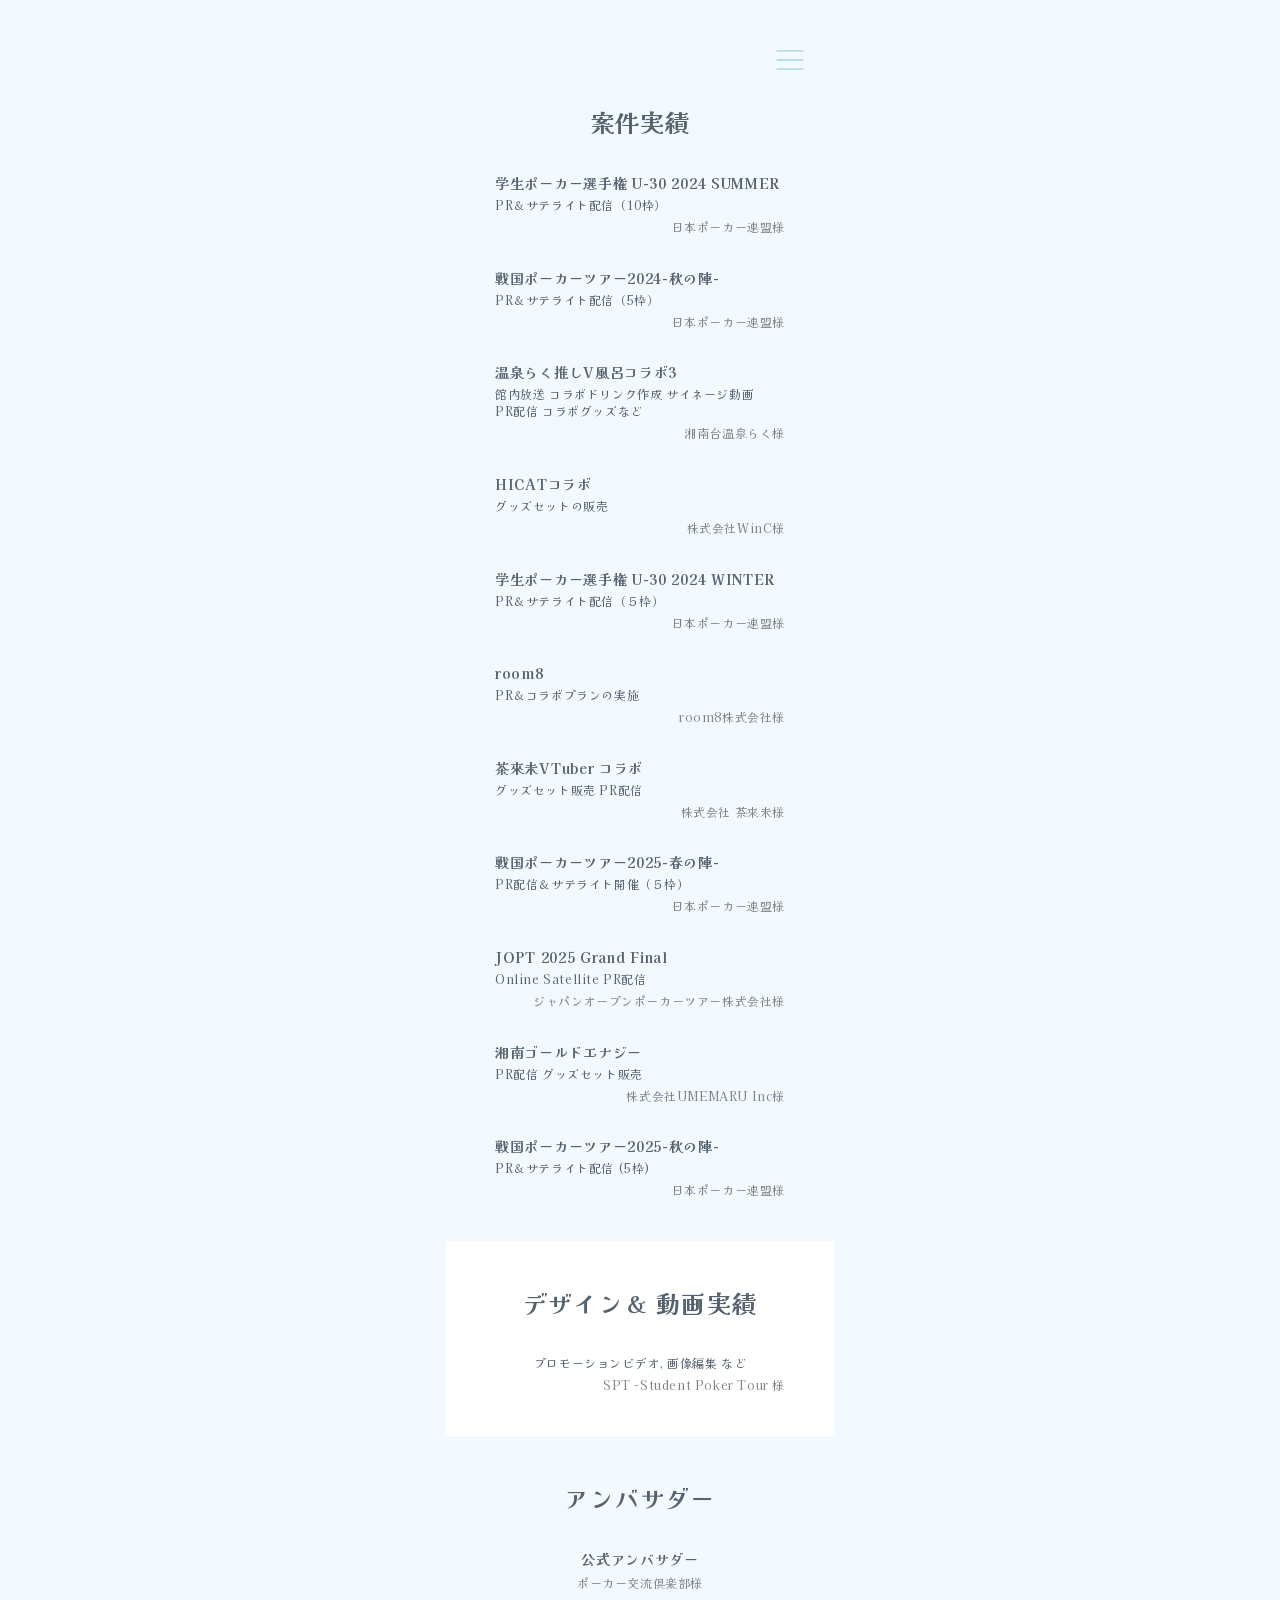
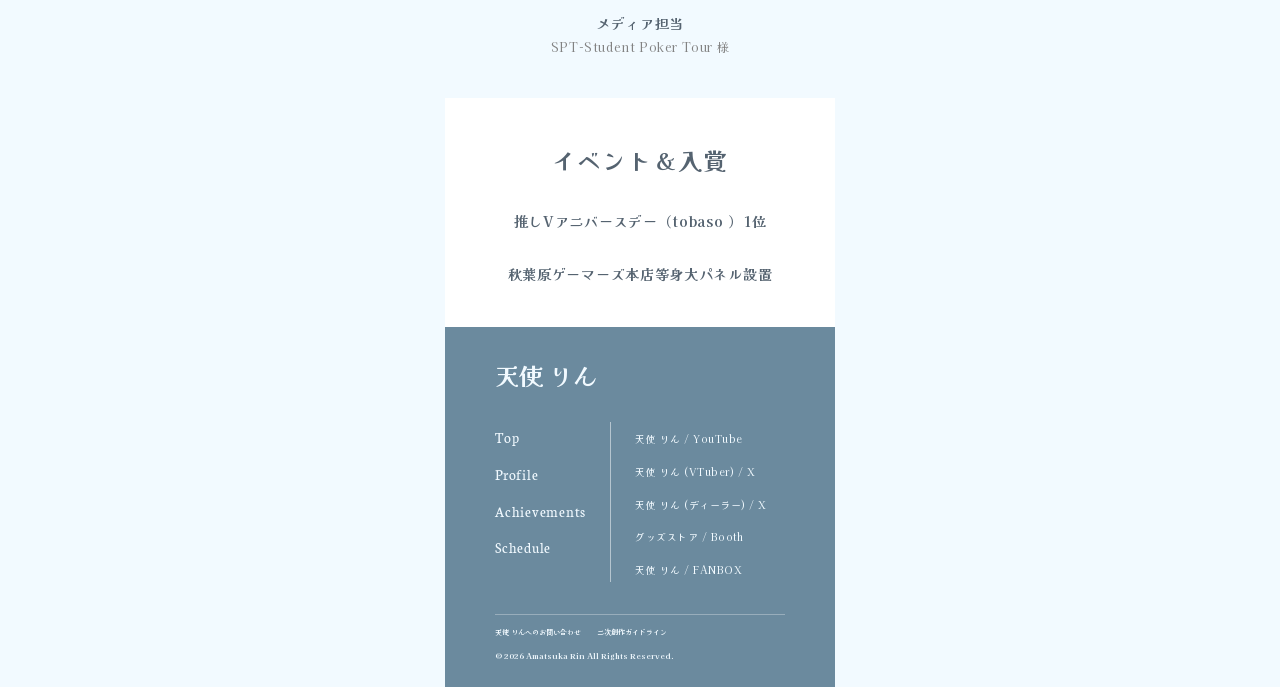
==== achievements.html @ cee124dc "Add all pages and styling for Amatsuka Rin website - Top page: hero, intro, videos, schedules, conta" ====
<!doctype html>
<html lang="ja">
  <head>
    <meta charset="UTF-8" />
    <meta name="viewport" content="width=device-width, initial-scale=1.0" />
    <title>Achievements - 天使 りん</title>
    <link rel="preconnect" href="https://fonts.googleapis.com" />
    <link rel="preconnect" href="https://fonts.gstatic.com" crossorigin />
    <link
      href="https://fonts.googleapis.com/css2?family=Kaisei+Opti:wght@400;700&family=Neuton:ital,wght@0,200;0,300;0,400;0,700;0,800;1,400&display=swap"
      rel="stylesheet"
    />
    <link rel="stylesheet" href="style.css" />
    <script src="script.js" defer></script>
  </head>
  <body>
    <header class="header">
      <button class="hamburger" aria-label="メニューを開く">
        <img src="img/hamburger.svg" alt="" width="30" height="20" />
      </button>
    </header>

    <nav class="menu-overlay">
      <button class="menu-close" aria-label="メニューを閉じる">
        <img src="img/close-button.svg" alt="" width="30" height="20" />
      </button>
      <div class="menu-overlay__inner">
        <ul class="menu-overlay__list">
          <li><a href="index.html">Top</a></li>
          <li><a href="profile.html">Profile</a></li>
          <li><a href="achievements.html">Achievements</a></li>
          <li><a href="index.html#schedules">Schedule</a></li>
        </ul>
        <div class="menu-overlay__sns">
          <a href="#" aria-label="X"><img src="img/icon-x.svg" alt="X" width="39" height="40" /></a>
          <a href="#" aria-label="YouTube"><img src="img/icon-youtube.svg" alt="YouTube" width="40" height="27" /></a>
          <a href="#" aria-label="その他"><img src="img/icon-other.svg" alt="" width="48" height="48" /></a>
        </div>
      </div>
    </nav>

    <!-- 案件実績 -->
    <section class="achievements-works">
      <h1 class="achievements__page-title">案件実績</h1>
      <div class="achievements__list">
        <div class="achievements__item">
          <h3 class="achievements__item-title">学生ポーカー選手権 U-30 2024 SUMMER</h3>
          <p class="achievements__item-desc">PR＆サテライト配信（10枠）</p>
          <p class="achievements__item-client">日本ポーカー連盟様</p>
        </div>
        <div class="achievements__item">
          <h3 class="achievements__item-title">戦国ポーカーツアー2024-秋の陣-</h3>
          <p class="achievements__item-desc">PR＆サテライト配信（5枠）</p>
          <p class="achievements__item-client">日本ポーカー連盟様</p>
        </div>
        <div class="achievements__item">
          <h3 class="achievements__item-title">温泉らく推しV風呂コラボ3</h3>
          <p class="achievements__item-desc">館内放送 コラボドリンク作成 サイネージ動画<br>PR配信 コラボグッズなど</p>
          <p class="achievements__item-client">湘南台温泉らく様</p>
        </div>
        <div class="achievements__item">
          <h3 class="achievements__item-title">HICATコラボ</h3>
          <p class="achievements__item-desc">グッズセットの販売</p>
          <p class="achievements__item-client">株式会社WinC様</p>
        </div>
        <div class="achievements__item">
          <h3 class="achievements__item-title">学生ポーカー選手権 U-30 2024 WINTER</h3>
          <p class="achievements__item-desc">PR＆サテライト配信（５枠）</p>
          <p class="achievements__item-client">日本ポーカー連盟様</p>
        </div>
        <div class="achievements__item">
          <h3 class="achievements__item-title">room8</h3>
          <p class="achievements__item-desc">PR＆コラボプランの実施</p>
          <p class="achievements__item-client">room8株式会社様</p>
        </div>
        <div class="achievements__item">
          <h3 class="achievements__item-title">茶來未VTuber コラボ</h3>
          <p class="achievements__item-desc">グッズセット販売 PR配信</p>
          <p class="achievements__item-client">株式会社 茶來未様</p>
        </div>
        <div class="achievements__item">
          <h3 class="achievements__item-title">戦国ポーカーツアー2025-春の陣-</h3>
          <p class="achievements__item-desc">PR配信＆サテライト開催（５枠）</p>
          <p class="achievements__item-client">日本ポーカー連盟様</p>
        </div>
        <div class="achievements__item">
          <h3 class="achievements__item-title">JOPT 2025 Grand Final</h3>
          <p class="achievements__item-desc">Online Satellite PR配信</p>
          <p class="achievements__item-client">ジャパンオープンポーカーツアー株式会社様</p>
        </div>
        <div class="achievements__item">
          <h3 class="achievements__item-title">湘南ゴールドエナジー</h3>
          <p class="achievements__item-desc">PR配信 グッズセット販売</p>
          <p class="achievements__item-client">株式会社UMEMARU Inc様</p>
        </div>
        <div class="achievements__item">
          <h3 class="achievements__item-title">戦国ポーカーツアー2025-秋の陣-</h3>
          <p class="achievements__item-desc">PR＆サテライト配信 (5枠)</p>
          <p class="achievements__item-client">日本ポーカー連盟様</p>
        </div>
      </div>
    </section>

    <!-- デザイン＆動画実績 -->
    <section class="achievements-design">
      <h2 class="achievements__section-title">デザイン＆ 動画実績</h2>
      <div class="achievements__design-item">
        <p class="achievements__item-desc">プロモーションビデオ, 画像編集 など</p>
        <p class="achievements__item-client">SPT -Student Poker Tour 様</p>
      </div>
    </section>

    <!-- アンバサダー -->
    <section class="achievements-ambassador">
      <h2 class="achievements__section-title">アンバサダー</h2>
      <div class="achievements__ambassador-list">
        <div class="achievements__ambassador-item">
          <p class="achievements__item-title">公式アンバサダー</p>
          <p class="achievements__item-client">ポーカー交流倶楽部様</p>
        </div>
        <div class="achievements__ambassador-item">
          <p class="achievements__item-title">メディア担当</p>
          <p class="achievements__item-client">SPT-Student Poker Tour 様</p>
        </div>
      </div>
    </section>

    <!-- イベント＆入賞 -->
    <section class="achievements-event">
      <h2 class="achievements__section-title">イベント＆入賞</h2>
      <div class="achievements__event-list">
        <p class="achievements__item-title">推しVアニバースデー（tobaso ）1位</p>
        <p class="achievements__item-title">秋葉原ゲーマーズ本店等身大パネル設置</p>
      </div>
    </section>

    <footer class="footer">
      <h2 class="footer__name">天使 りん</h2>
      <div class="footer__inner">
        <nav class="footer__nav">
          <ul>
            <li><a href="index.html">Top</a></li>
            <li><a href="profile.html">Profile</a></li>
            <li><a href="achievements.html">Achievements</a></li>
            <li><a href="index.html#schedules">Schedule</a></li>
          </ul>
        </nav>
        <div class="footer__divider"></div>
        <div class="footer__links">
          <ul>
            <li><a href="#">天使 りん / YouTube</a></li>
            <li><a href="#">天使 りん (VTuber) / X</a></li>
            <li><a href="#">天使 りん (ディーラー) / X</a></li>
            <li><a href="#">グッズストア / Booth</a></li>
            <li><a href="#">天使 りん / FANBOX</a></li>
          </ul>
        </div>
      </div>
      <div class="footer__bottom">
        <div class="footer__bottom-links">
          <a href="contact.html">天使 りんへのお問い合わせ</a>
          <a href="guidelines.html">ニ次創作ガイドライン</a>
        </div>
        <p class="footer__copyright">&copy; 2026 Amatsuka Rin All Rights Reserved.</p>
      </div>
    </footer>
  </body>
</html>
---- style.css ----
/* ========================================
   リセット & ベース
   ======================================== */
*,
*::before,
*::after {
  margin: 0;
  padding: 0;
  box-sizing: border-box;
}

:root {
  --color-text: #556370;
  --color-main: #6b8a9e;
  --color-accent-blue: #b8dce8;
  --color-accent-gold: #f6e28a;
  --color-base: #f2faff;
  --color-white: #ffffff;
  --color-footer-text: #f2faff;
  --font-ja: "Kaisei Opti", serif;
  --font-en: "Neuton", serif;
  --padding-x: 50px;
}

html {
  scroll-behavior: smooth;
}

body {
  font-family: var(--font-ja);
  color: var(--color-text);
  background-color: var(--color-base);
  line-height: 1.8;
  -webkit-font-smoothing: antialiased;
  max-width: 390px;
  margin: 0 auto;
  overflow-x: hidden;
}

a {
  color: inherit;
  text-decoration: none;
}

ul {
  list-style: none;
}

img {
  max-width: 100%;
  height: auto;
  display: block;
}

/* ========================================
   ヘッダー / ハンバーガー
   ======================================== */
.header {
  position: fixed;
  top: 50px;
  right: calc((100vw - 390px) / 2 + 30px);
  z-index: 100;
}

.hamburger {
  display: block;
  background: none;
  border: none;
  cursor: pointer;
  padding: 0;
  width: 30px;
  height: 20px;
}

.hamburger img {
  width: 30px;
  height: 20px;
}

/* ========================================
   メニューオーバーレイ
   ======================================== */
.menu-overlay {
  position: fixed;
  top: 0;
  left: 0;
  width: 100%;
  height: 100%;
  background-color: var(--color-main);
  z-index: 200;
  opacity: 0;
  visibility: hidden;
  transition: opacity 0.4s, visibility 0.4s;
}

.menu-overlay.is-open {
  opacity: 1;
  visibility: visible;
}

.menu-close {
  position: absolute;
  top: 50px;
  right: 30px;
  background: none;
  border: none;
  cursor: pointer;
  padding: 0;
  width: 30px;
  height: 20px;
}

.menu-overlay__inner {
  position: absolute;
  top: 169px;
  left: 66px;
}

.menu-overlay__list {
  margin-bottom: 92px;
}

.menu-overlay__list li {
  margin-bottom: 50px;
}

.menu-overlay__list li:last-child {
  margin-bottom: 0;
}

.menu-overlay__list a {
  font-family: var(--font-en);
  font-size: 32px;
  font-weight: 700;
  color: var(--color-white);
  letter-spacing: 1.6px;
}

.menu-overlay__sns {
  display: flex;
  align-items: center;
  gap: 50px;
}

.menu-overlay__sns img {
  filter: brightness(0) invert(1);
}

/* ========================================
   スカラップ波ボーダー
   ======================================== */
/* スカラップ波ボーダー */
.wave {
  width: 100%;
  height: 30px;
  margin-bottom: -30px;
  position: relative;
  z-index: 10;
  background-size: 60px 30px;
  background-repeat: repeat-x;
}

/* FVの青が下に垂れる */
.wave--blue {
  background-image: url("data:image/svg+xml,%3Csvg xmlns='http://www.w3.org/2000/svg' viewBox='0 0 60 30'%3E%3Cellipse cx='30' cy='30' rx='31' ry='30' fill='%23b8dce8'/%3E%3C/svg%3E");
}

/* ベース色が下に垂れる */
.wave--base {
  background-image: url("data:image/svg+xml,%3Csvg xmlns='http://www.w3.org/2000/svg' viewBox='0 0 60 30'%3E%3Cellipse cx='30' cy='30' rx='31' ry='30' fill='%23f2faff'/%3E%3C/svg%3E");
}

/* 白が下に垂れる */
.wave--white {
  background-image: url("data:image/svg+xml,%3Csvg xmlns='http://www.w3.org/2000/svg' viewBox='0 0 60 30'%3E%3Cellipse cx='30' cy='30' rx='31' ry='30' fill='%23ffffff'/%3E%3C/svg%3E");
}

/* ========================================
   ファーストビュー
   ======================================== */
.hero {
  position: relative;
  width: 100%;
  height: 100svh;
  overflow: hidden;
}

.hero__bg {
  position: absolute;
  top: 0;
  left: 0;
  width: 100%;
  height: 100%;
  z-index: 1;
}

.hero__bg-img {
  width: 100%;
  height: 100%;
  object-fit: cover;
}

.hero__content {
  position: absolute;
  top: 0;
  left: 0;
  width: 100%;
  height: 100%;
  pointer-events: none;
}

.hero__character {
  position: absolute;
  width: 192%;
  max-width: none;
  top: 13px;
  left: 50%;
  transform: translateX(-60%);
  z-index: 2;
}

.hero__logo {
  position: absolute;
  width: 90%;
  max-width: 351px;
  left: 5%;
  bottom: 15%;
  z-index: 3;
}


/* ========================================
   プロフィール紹介
   ======================================== */
.intro {
  text-align: center;
  padding: 30px var(--padding-x);
  position: relative;
  padding-bottom: 45px;
}

.intro__visual {
  display: flex;
  justify-content: center;
  margin-bottom: 16px;
}

.intro__character {
  width: 200px;
  height: 199px;
  object-fit: contain;
}

.intro__name {
  font-family: var(--font-ja);
  font-size: 24px;
  font-weight: 700;
  letter-spacing: 1.2px;
  margin-bottom: 10px;
}

.intro__text {
  font-family: var(--font-ja);
  font-size: 12px;
  letter-spacing: 0.6px;
  line-height: 20px;
  margin-bottom: 24px;
}

/* ========================================
   ボタン共通
   ======================================== */
.btn {
  display: inline-flex;
  align-items: center;
  justify-content: center;
  height: 40px;
  width: 200px;
  border-radius: 20px;
  font-size: 12px;
  font-weight: 700;
  color: var(--color-main);
  background-color: var(--color-white);
  border: none;
  cursor: pointer;
  box-shadow: 0 4px 8px rgba(107, 138, 158, 0.2);
  transition: background-color 0.3s, box-shadow 0.3s;
  text-decoration: none;
}

.btn:hover {
  background-color: var(--color-accent-gold);
  box-shadow: 0 2px 12px rgba(246, 226, 138, 0.4);
}

.btn--outline {
  font-family: var(--font-en);
  letter-spacing: 0.6px;
  line-height: 20px;
}

.btn--contact {
  font-family: var(--font-ja);
  line-height: 20px;
}

.btn--send {
  font-family: var(--font-ja);
  line-height: 20px;
}

/* ========================================
   セクション共通
   ======================================== */
.section-title {
  font-family: var(--font-en);
  font-size: 32px;
  font-weight: 400;
  letter-spacing: 1.6px;
  color: var(--color-text);
  margin-bottom: 30px;
}

/* ========================================
   Videos
   ======================================== */
.videos {
  background-color: var(--color-white);
  width: 100%;
  position: relative;
  padding-bottom: 15px;
}

.videos__inner {
  padding: 50px var(--padding-x) 30px;
}

.videos__list {
  display: flex;
  flex-direction: column;
  gap: 10px;
}

.videos__item {
  display: block;
}

.videos__thumbnail {
  width: 290px;
  height: 163px;
  object-fit: cover;
  border-radius: 5px;
}

.videos__caption {
  font-family: var(--font-ja);
  font-weight: 700;
  font-size: 12px;
  letter-spacing: 0.6px;
  line-height: 20px;
  text-align: center;
  margin-top: 10px;
  margin-bottom: 50px;
}

.videos__item:last-child .videos__caption {
  margin-bottom: 0;
}

/* ========================================
   Schedules
   ======================================== */
.schedules {
  padding: 50px var(--padding-x);
  padding-bottom: 45px;
  width: 100%;
  position: relative;
}

.schedules .section-title {
  margin-bottom: 20px;
}

.schedules__list {
  display: flex;
  flex-direction: column;
  gap: 10px;
  margin-bottom: 30px;
}

.schedules__item {
  background-color: var(--color-white);
  border-radius: 5px;
  padding: 20px;
  width: 100%;
}

.schedules__date {
  font-family: var(--font-ja);
  font-size: 12px;
  font-weight: 400;
  color: var(--color-main);
  letter-spacing: 0.6px;
  line-height: normal;
  margin-bottom: 5px;
}

.schedules__content {
  font-family: var(--font-ja);
  font-size: 14px;
  font-weight: 700;
  color: var(--color-text);
  letter-spacing: 0.7px;
  line-height: normal;
}

.schedules__subscribe {
  display: flex;
  align-items: center;
  justify-content: center;
  gap: 8px;
  font-family: var(--font-en);
  font-size: 12px;
  color: var(--color-main);
  letter-spacing: 0.6px;
  text-decoration: underline;
  margin-top: 20px;
}

.schedules__play-icon {
  width: 13px;
  height: 15px;
}

/* ========================================
   Contact
   ======================================== */
.contact {
  background-color: var(--color-white);
  width: 100%;
  padding: 50px var(--padding-x) 60px;
}

.contact .section-title {
  margin-bottom: 30px;
}

.contact__inner {
  text-align: center;
}

.contact__note {
  font-family: var(--font-ja);
  font-size: 11px;
  letter-spacing: 0.55px;
  margin-top: 10px;
}

/* ========================================
   フッター
   ======================================== */
.footer {
  background-color: var(--color-main);
  color: var(--color-footer-text);
  width: 100%;
  padding: 30px var(--padding-x) 24px;
}

.footer a {
  color: var(--color-footer-text);
}

.footer__name {
  font-family: var(--font-ja);
  font-size: 24px;
  font-weight: 700;
  margin-bottom: 30px;
  line-height: normal;
}

.footer__inner {
  display: flex;
  gap: 0;
  margin-bottom: 32px;
  align-items: stretch;
}

.footer__nav ul {
  display: flex;
  flex-direction: column;
  gap: 8px;
}

.footer__nav a {
  font-family: var(--font-en);
  font-size: 15px;
  font-weight: 400;
  letter-spacing: 0.75px;
  line-height: 15px;
}

.footer__divider {
  width: 1px;
  background-color: rgba(255, 255, 255, 0.5);
  margin: 0 24px;
  align-self: stretch;
}

.footer__links ul {
  display: flex;
  flex-direction: column;
  gap: 4px;
}

.footer__links a {
  font-family: var(--font-ja);
  font-size: 10px;
  font-weight: 400;
  letter-spacing: 0.5px;
  line-height: 15px;
}

.footer__bottom {
  border-top: 1px solid rgba(255, 255, 255, 0.3);
  padding-top: 10px;
}

.footer__bottom-links {
  display: flex;
  gap: 16px;
  margin-bottom: 8px;
}

.footer__bottom-links a {
  font-family: var(--font-ja);
  font-size: 7px;
  font-weight: 700;
  line-height: 15px;
}

.footer__copyright {
  font-family: var(--font-ja);
  font-size: 8px;
  font-weight: 700;
  line-height: 15px;
}

/* ========================================
   プロフィールページ
   ======================================== */
.profile-fv {
  padding: 100px var(--padding-x) 30px;
  text-align: center;
}

.profile-fv__carousel {
  position: relative;
  display: flex;
  align-items: center;
  justify-content: center;
  margin-bottom: 20px;
}

.profile-fv__image {
  width: 250px;
  height: 455px;
  object-fit: contain;
}

.profile-fv__arrow {
  position: absolute;
  top: 50%;
  transform: translateY(-50%);
  background: none;
  border: none;
  font-size: 20px;
  color: var(--color-main);
  cursor: pointer;
  padding: 10px;
}

.profile-fv__arrow--prev {
  left: 0;
}

.profile-fv__arrow--next {
  right: 0;
}

.profile-fv__name {
  font-family: var(--font-ja);
  font-size: 24px;
  font-weight: 700;
  letter-spacing: 1.2px;
  margin-bottom: 10px;
}

.profile-fv__text {
  font-family: var(--font-ja);
  font-size: 12px;
  letter-spacing: 0.6px;
  line-height: 20px;
  text-align: left;
}

/* プロフィール詳細 */
.profile-detail {
  background-color: var(--color-white);
  padding: 40px var(--padding-x) 40px;
}

.profile-detail__info {
  display: flex;
  gap: 20px;
  align-items: flex-start;
}

.profile-detail__list {
  flex: 1;
}

.profile-detail__row {
  display: flex;
  gap: 20px;
  margin-bottom: 7px;
}

.profile-detail__row dt {
  font-family: var(--font-ja);
  font-size: 10px;
  color: var(--color-main);
  letter-spacing: 0.5px;
  min-width: 31px;
  text-align: right;
}

.profile-detail__row dd {
  font-family: var(--font-ja);
  font-size: 12px;
  letter-spacing: 0.6px;
}

.profile-detail__mini {
  width: 80px;
  height: 84px;
  object-fit: contain;
}

/* 配信内容 & 活動内容 */
.profile-activity {
  padding: 40px var(--padding-x);
}

.profile-activity__inner {
  display: flex;
  gap: 20px;
}

.profile-activity__lists {
  flex: 1;
}

.profile-activity__group {
  margin-bottom: 30px;
}

.profile-activity__group:last-child {
  margin-bottom: 0;
}

.profile-activity__title {
  font-family: var(--font-ja);
  font-size: 14px;
  font-weight: 700;
  letter-spacing: 0.7px;
  margin-bottom: 10px;
}

.profile-activity__items {
  list-style: none;
}

.profile-activity__items li {
  font-family: var(--font-ja);
  font-size: 12px;
  letter-spacing: 0.6px;
  line-height: 22px;
  padding-left: 17px;
  position: relative;
}

.profile-activity__items li::before {
  content: "";
  position: absolute;
  left: 0;
  top: 7px;
  width: 8px;
  height: 8px;
  background-color: var(--color-accent-blue);
  border-radius: 50%;
}

.profile-activity__illustration {
  width: 142px;
  border-radius: 5px;
  object-fit: cover;
  align-self: stretch;
}

/* HashTags */
.profile-hashtags {
  background-color: var(--color-white);
  padding: 40px var(--padding-x);
}

.profile-hashtags__title {
  font-family: var(--font-en);
  font-size: 20px;
  font-weight: 400;
  letter-spacing: 1px;
  margin-bottom: 10px;
}

.profile-hashtags__content {
  font-family: var(--font-ja);
  font-size: 12px;
  letter-spacing: 0.6px;
  line-height: 20px;
}

.profile-hashtags__content a {
  text-decoration: underline;
}

/* ========================================
   実績ページ
   ======================================== */
.achievements-works {
  padding: 100px var(--padding-x) 40px;
}

.achievements__page-title {
  font-family: var(--font-ja);
  font-size: 24px;
  font-weight: 700;
  text-align: center;
  letter-spacing: 1.2px;
  margin-bottom: 30px;
}

.achievements__list {
  display: flex;
  flex-direction: column;
  gap: 30px;
}

.achievements__item {
  position: relative;
}

.achievements__item-title {
  font-family: var(--font-ja);
  font-size: 14px;
  font-weight: 700;
  letter-spacing: 0.7px;
  line-height: normal;
  margin-bottom: 3px;
}

.achievements__item-desc {
  font-family: var(--font-ja);
  font-size: 12px;
  letter-spacing: 0.6px;
  line-height: 17px;
}

.achievements__item-client {
  font-family: var(--font-ja);
  font-size: 12px;
  color: #828282;
  letter-spacing: 0.6px;
  text-align: right;
  margin-top: 3px;
}

.achievements-design {
  background-color: var(--color-white);
  padding: 40px var(--padding-x);
  text-align: center;
}

.achievements__section-title {
  font-family: var(--font-ja);
  font-size: 24px;
  font-weight: 700;
  letter-spacing: 1.2px;
  text-align: center;
  margin-bottom: 30px;
}

.achievements__design-item {
  text-align: center;
}

.achievements-ambassador {
  padding: 40px var(--padding-x);
  text-align: center;
}

.achievements__ambassador-list {
  display: flex;
  flex-direction: column;
  gap: 20px;
  align-items: center;
}

.achievements__ambassador-item {
  text-align: center;
}

.achievements-event {
  background-color: var(--color-white);
  padding: 40px var(--padding-x);
  text-align: center;
}

.achievements__event-list {
  display: flex;
  flex-direction: column;
  gap: 30px;
  align-items: center;
}

/* ========================================
   お問い合わせページ
   ======================================== */
.contact-page {
  padding: 100px var(--padding-x) 40px;
}

.contact-page__header {
  text-align: center;
  margin-bottom: 20px;
}

.contact-page__name {
  font-family: var(--font-ja);
  font-size: 24px;
  font-weight: 700;
  letter-spacing: 1.2px;
}

.contact-page__subtitle {
  font-family: var(--font-ja);
  font-size: 20px;
  font-weight: 700;
  letter-spacing: 1px;
}

.contact-page__note {
  font-family: var(--font-ja);
  font-size: 10px;
  font-weight: 500;
  letter-spacing: 0.8px;
  text-align: center;
  margin-bottom: 30px;
}

.contact-page__marshmallow {
  text-decoration: underline;
}

.contact-form__group {
  margin-bottom: 20px;
}

.contact-form__label {
  display: block;
  font-family: var(--font-ja);
  font-size: 12px;
  font-weight: 700;
  letter-spacing: 0.6px;
  margin-bottom: 5px;
}

.contact-form__input {
  width: 100%;
  height: 45px;
  border: none;
  border-radius: 5px;
  background-color: var(--color-white);
  padding: 0 12px;
  font-family: var(--font-ja);
  font-size: 12px;
  color: var(--color-text);
}

.contact-form__textarea {
  width: 100%;
  height: 100px;
  border: none;
  border-radius: 5px;
  background-color: var(--color-white);
  padding: 12px;
  font-family: var(--font-ja);
  font-size: 12px;
  color: var(--color-text);
  resize: vertical;
}

.contact-form__submit {
  text-align: center;
  margin-top: 30px;
}

/* ========================================
   ガイドラインページ
   ======================================== */
.guidelines {
  padding: 100px var(--padding-x) 40px;
}

.guidelines__title {
  font-family: var(--font-ja);
  font-size: 24px;
  font-weight: 700;
  letter-spacing: 1.2px;
  text-align: center;
  margin-bottom: 30px;
}

.guidelines__intro {
  font-family: var(--font-ja);
  font-size: 12px;
  letter-spacing: 0.6px;
  line-height: 20px;
  margin-bottom: 30px;
}

.guidelines__content {
  display: flex;
  flex-direction: column;
  gap: 30px;
}

.guidelines__section {
  display: flex;
  flex-direction: column;
  gap: 10px;
}

.guidelines__section-title {
  font-family: var(--font-ja);
  font-size: 14px;
  font-weight: 700;
  letter-spacing: 0.7px;
  line-height: 20px;
}

.guidelines__list {
  list-style: disc;
  padding-left: 18px;
  font-family: var(--font-ja);
  font-size: 12px;
  letter-spacing: 0.6px;
  line-height: 20px;
}

.guidelines__text {
  font-family: var(--font-ja);
  font-size: 12px;
  letter-spacing: 0.6px;
  line-height: 20px;
}

.guidelines__notes {
  font-family: var(--font-ja);
  font-size: 12px;
  letter-spacing: 0.6px;
  line-height: 20px;
}
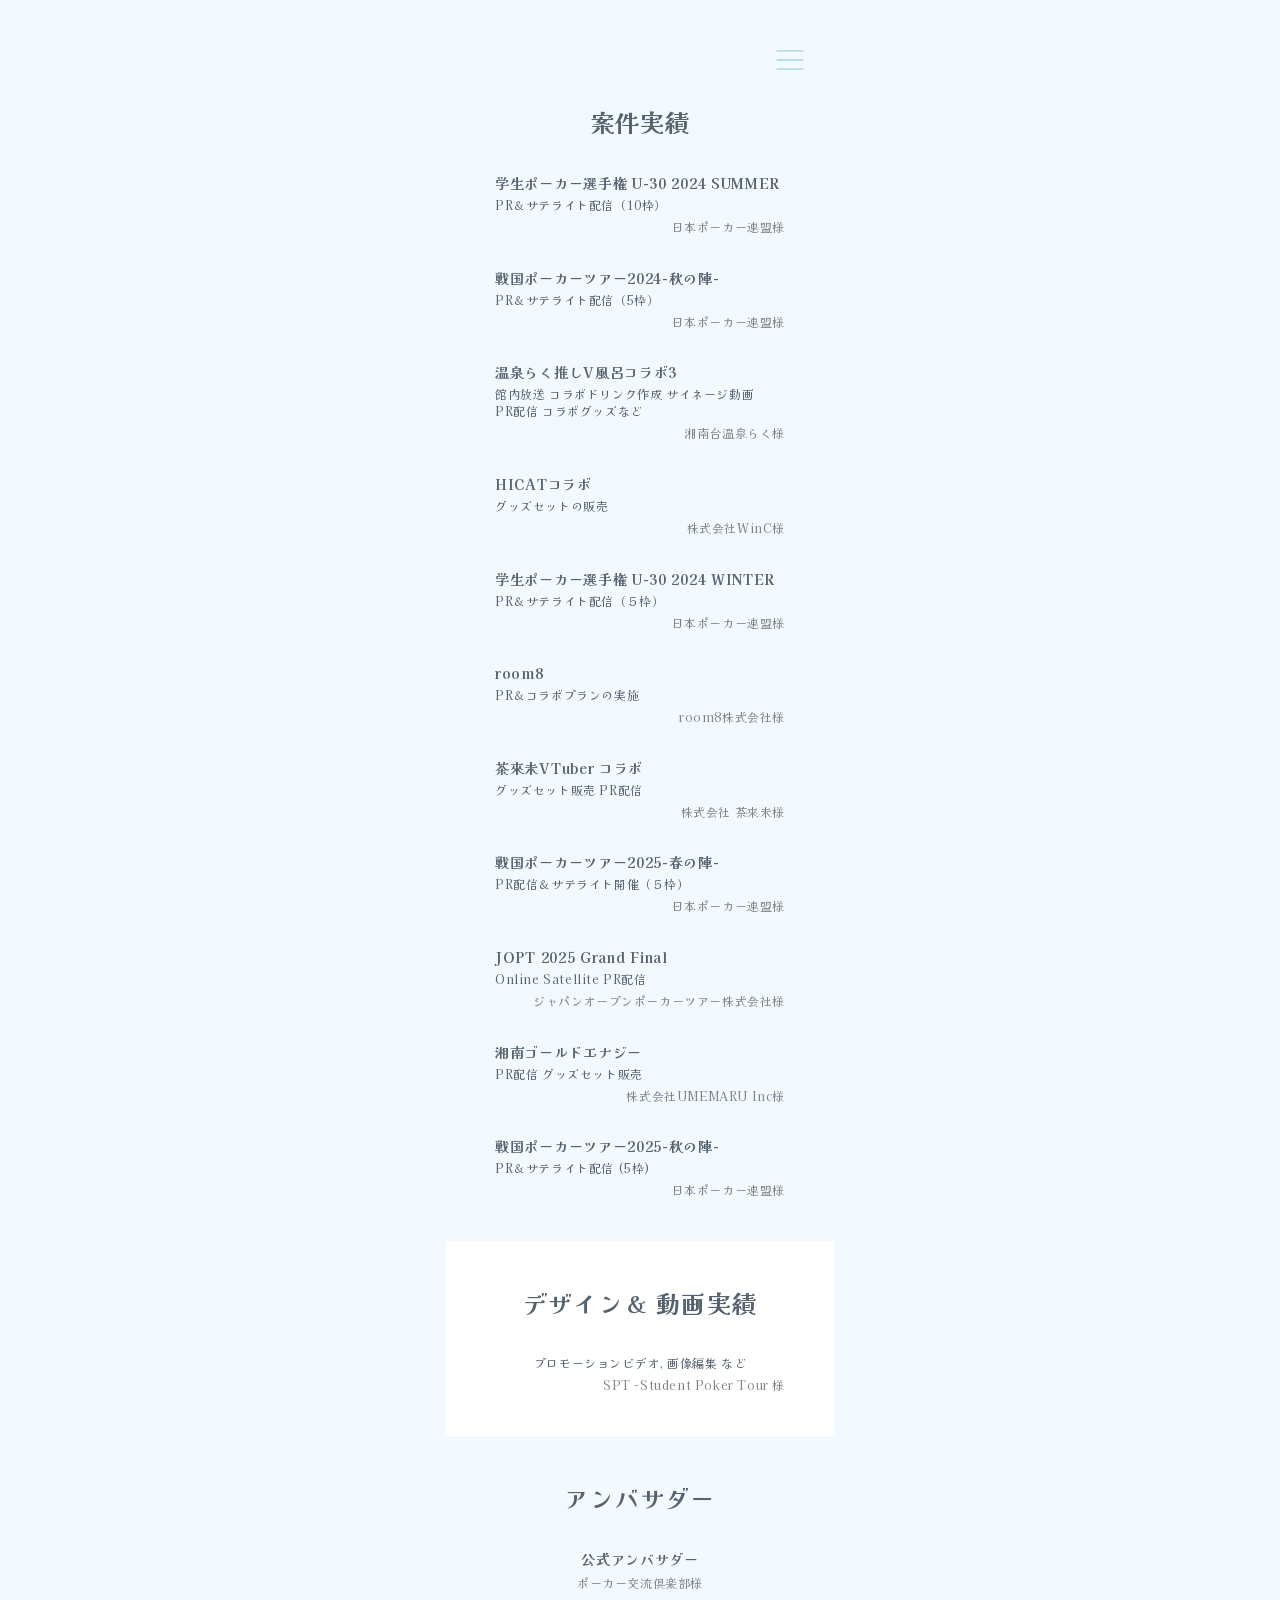
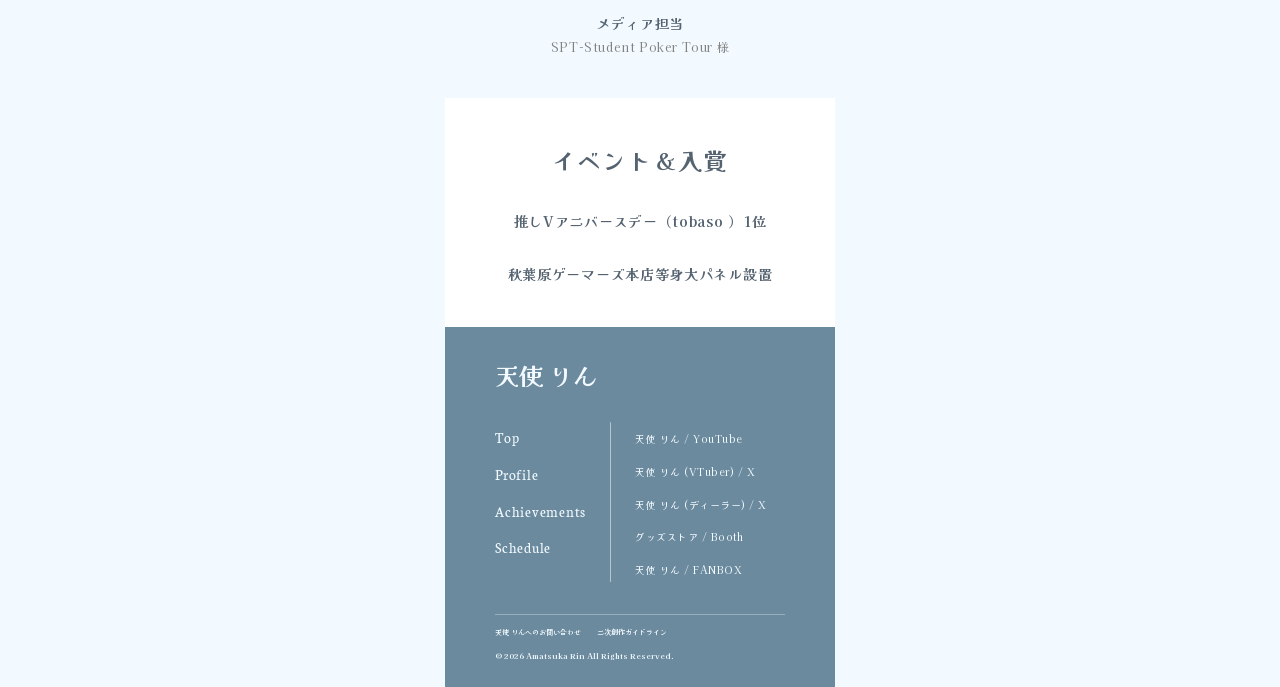
==== commit c8a8191d: "Add SNS links, center menu, menu animation - SNS icons: X, YouTube, Booth with correct URLs on all p" ====
--- a/achievements.html
+++ b/achievements.html
@@ -32,9 +32,9 @@
           <li><a href="index.html#schedules">Schedule</a></li>
         </ul>
         <div class="menu-overlay__sns">
-          <a href="#" aria-label="X"><img src="img/icon-x.svg" alt="X" width="39" height="40" /></a>
-          <a href="#" aria-label="YouTube"><img src="img/icon-youtube.svg" alt="YouTube" width="40" height="27" /></a>
-          <a href="#" aria-label="その他"><img src="img/icon-other.svg" alt="" width="48" height="48" /></a>
+          <a href="https://x.com/soruto_1126" target="_blank" aria-label="X"><img src="img/sns-icon/logo.svg" alt="X" width="39" height="40" /></a>
+          <a href="https://www.youtube.com/@-amatukarin1126" target="_blank" aria-label="YouTube"><img src="img/sns-icon/youtube.png" alt="YouTube" width="40" height="27" /></a>
+          <a href="https://perushia.booth.pm" target="_blank" aria-label="Booth"><img src="img/sns-icon/booth.svg" alt="Booth" width="48" height="48" /></a>
         </div>
       </div>
     </nav>
--- a/style.css
+++ b/style.css
@@ -90,12 +90,14 @@
   z-index: 200;
   opacity: 0;
   visibility: hidden;
-  transition: opacity 0.4s, visibility 0.4s;
+  transform: scale(0.97);
+  transition: opacity 0.5s ease, visibility 0.5s ease, transform 0.5s ease;
 }
 
 .menu-overlay.is-open {
   opacity: 1;
   visibility: visible;
+  transform: scale(1);
 }
 
 .menu-close {
@@ -112,12 +114,14 @@
 
 .menu-overlay__inner {
   position: absolute;
-  top: 169px;
-  left: 66px;
+  top: 50%;
+  left: 50%;
+  transform: translate(-50%, -50%);
 }
 
 .menu-overlay__list {
   margin-bottom: 92px;
+  text-align: left;
 }
 
 .menu-overlay__list li {
@@ -139,6 +143,7 @@
 .menu-overlay__sns {
   display: flex;
   align-items: center;
+  justify-content: center;
   gap: 50px;
 }
 
@@ -504,6 +509,7 @@
   background-color: rgba(255, 255, 255, 0.5);
   margin: 0 24px;
   align-self: stretch;
+  border-radius: 1px;
 }
 
 .footer__links ul {
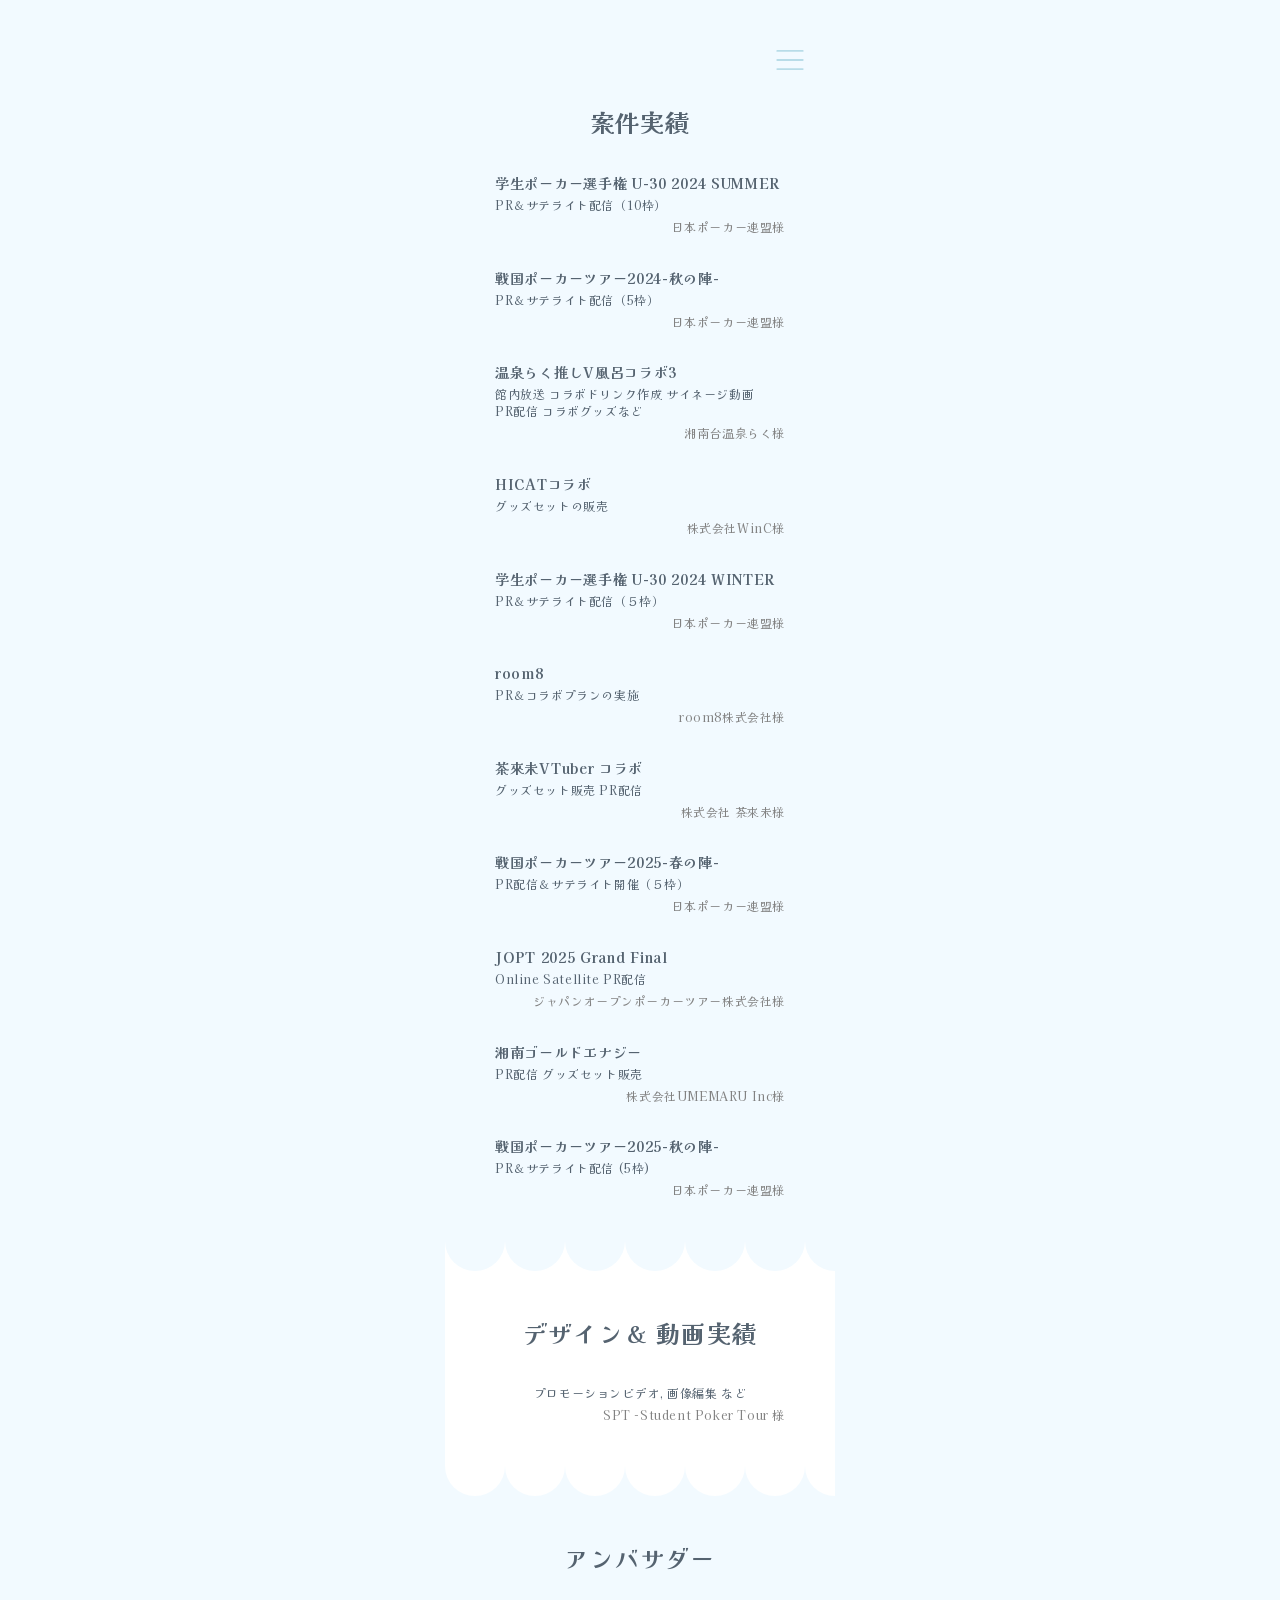
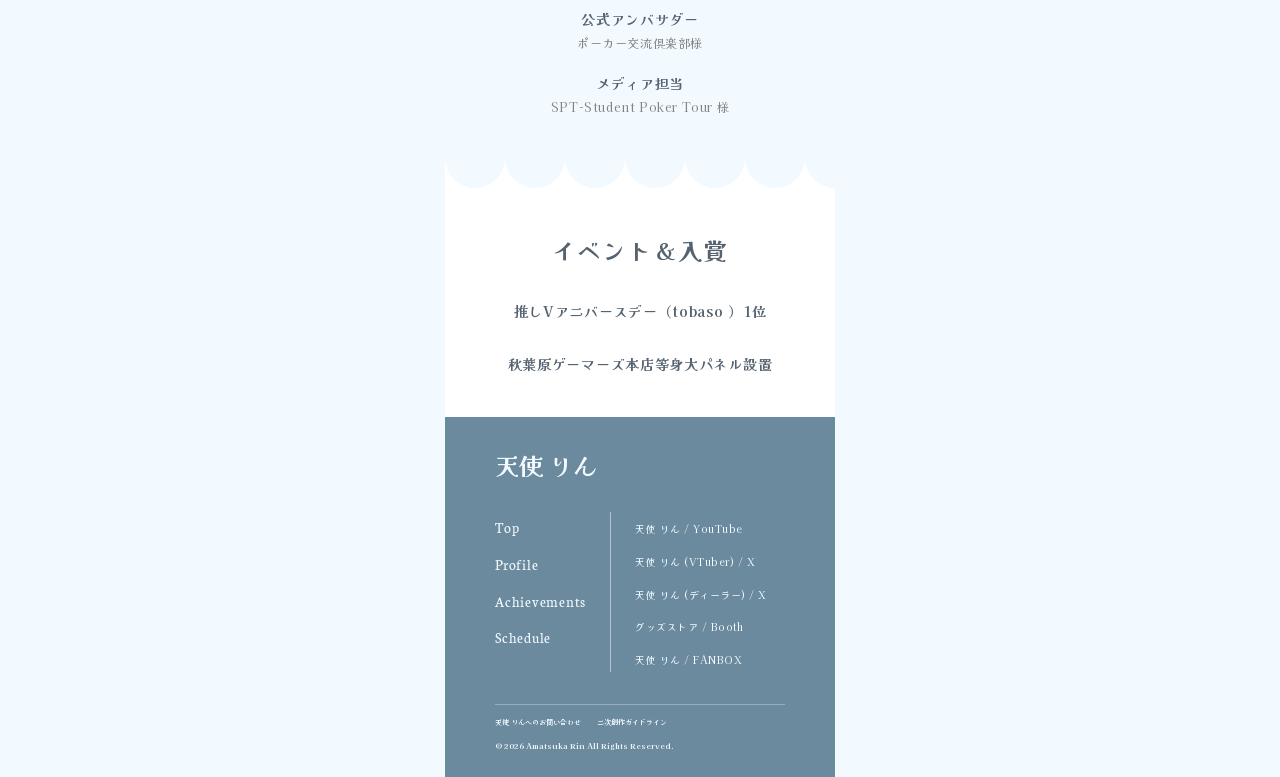
==== commit d1c75d39: "Fix wave borders and add profile arrows - Wave borders working correctly with scallop pattern - back" ====
--- a/achievements.html
+++ b/achievements.html
@@ -100,6 +100,7 @@
         </div>
       </div>
     </section>
+    <div class="wave wave--base-to-white"></div>
 
     <!-- デザイン＆動画実績 -->
     <section class="achievements-design">
@@ -109,6 +110,7 @@
         <p class="achievements__item-client">SPT -Student Poker Tour 様</p>
       </div>
     </section>
+    <div class="wave wave--white-to-base"></div>
 
     <!-- アンバサダー -->
     <section class="achievements-ambassador">
@@ -124,6 +126,7 @@
         </div>
       </div>
     </section>
+    <div class="wave wave--base-to-white"></div>
 
     <!-- イベント＆入賞 -->
     <section class="achievements-event">
--- a/style.css
+++ b/style.css
@@ -91,7 +91,10 @@
   opacity: 0;
   visibility: hidden;
   transform: scale(0.97);
-  transition: opacity 0.5s ease, visibility 0.5s ease, transform 0.5s ease;
+  transition:
+    opacity 0.5s ease,
+    visibility 0.5s ease,
+    transform 0.5s ease;
 }
 
 .menu-overlay.is-open {
@@ -154,30 +157,41 @@
 /* ========================================
    スカラップ波ボーダー
    ======================================== */
-/* スカラップ波ボーダー */
+/* スカラップ波ボーダー
+   上のセクションの色の半円が下に垂れ下がる
+   background-color = 下のセクションの色（隙間を埋める）
+   SVG circle = 上のセクションの色（半円が垂れる） */
 .wave {
   width: 100%;
   height: 30px;
-  margin-bottom: -30px;
   position: relative;
   z-index: 10;
+  background-repeat: repeat-x;
   background-size: 60px 30px;
-  background-repeat: repeat-x;
-}
-
-/* FVの青が下に垂れる */
-.wave--blue {
-  background-image: url("data:image/svg+xml,%3Csvg xmlns='http://www.w3.org/2000/svg' viewBox='0 0 60 30'%3E%3Cellipse cx='30' cy='30' rx='31' ry='30' fill='%23b8dce8'/%3E%3C/svg%3E");
-}
-
-/* ベース色が下に垂れる */
-.wave--base {
-  background-image: url("data:image/svg+xml,%3Csvg xmlns='http://www.w3.org/2000/svg' viewBox='0 0 60 30'%3E%3Cellipse cx='30' cy='30' rx='31' ry='30' fill='%23f2faff'/%3E%3C/svg%3E");
-}
-
-/* 白が下に垂れる */
-.wave--white {
-  background-image: url("data:image/svg+xml,%3Csvg xmlns='http://www.w3.org/2000/svg' viewBox='0 0 60 30'%3E%3Cellipse cx='30' cy='30' rx='31' ry='30' fill='%23ffffff'/%3E%3C/svg%3E");
+}
+
+/* hero(青) → intro(ベース) */
+.wave--hero {
+  background-color: var(--color-base);
+  background-image: url("data:image/svg+xml,%3Csvg xmlns='http://www.w3.org/2000/svg' viewBox='0 0 60 30'%3E%3Ccircle cx='30' cy='0' r='30' fill='%2378B6FF'/%3E%3C/svg%3E");
+}
+
+/* intro(ベース) → videos(白) */
+.wave--base-to-white {
+  background-color: var(--color-white);
+  background-image: url("data:image/svg+xml,%3Csvg xmlns='http://www.w3.org/2000/svg' viewBox='0 0 60 30'%3E%3Ccircle cx='30' cy='0' r='30' fill='%23f2faff'/%3E%3C/svg%3E");
+}
+
+/* videos(白) → schedules(ベース) */
+.wave--white-to-base {
+  background-color: var(--color-base);
+  background-image: url("data:image/svg+xml,%3Csvg xmlns='http://www.w3.org/2000/svg' viewBox='0 0 60 30'%3E%3Ccircle cx='30' cy='0' r='30' fill='%23ffffff'/%3E%3C/svg%3E");
+}
+
+/* schedules(ベース) → contact(白) */
+.wave--base-to-white2 {
+  background-color: var(--color-white);
+  background-image: url("data:image/svg+xml,%3Csvg xmlns='http://www.w3.org/2000/svg' viewBox='0 0 60 30'%3E%3Ccircle cx='30' cy='0' r='30' fill='%23f2faff'/%3E%3C/svg%3E");
 }
 
 /* ========================================
@@ -233,7 +247,6 @@
   z-index: 3;
 }
 
-
 /* ========================================
    プロフィール紹介
    ======================================== */
@@ -289,7 +302,9 @@
   border: none;
   cursor: pointer;
   box-shadow: 0 4px 8px rgba(107, 138, 158, 0.2);
-  transition: background-color 0.3s, box-shadow 0.3s;
+  transition:
+    background-color 0.3s,
+    box-shadow 0.3s;
   text-decoration: none;
 }
 
@@ -567,10 +582,25 @@
   margin-bottom: 20px;
 }
 
+.profile-fv__images {
+  position: relative;
+  width: 250px;
+  height: 455px;
+}
+
 .profile-fv__image {
+  position: absolute;
+  top: 0;
+  left: 0;
   width: 250px;
   height: 455px;
   object-fit: contain;
+  opacity: 0;
+  transition: opacity 0.5s ease;
+}
+
+.profile-fv__image.is-active {
+  opacity: 1;
 }
 
 .profile-fv__arrow {
@@ -579,10 +609,9 @@
   transform: translateY(-50%);
   background: none;
   border: none;
-  font-size: 20px;
-  color: var(--color-main);
   cursor: pointer;
   padding: 10px;
+  z-index: 2;
 }
 
 .profile-fv__arrow--prev {
@@ -612,13 +641,12 @@
 /* プロフィール詳細 */
 .profile-detail {
   background-color: var(--color-white);
-  padding: 40px var(--padding-x) 40px;
+  padding: 40px var(--padding-x);
+  position: relative;
 }
 
 .profile-detail__info {
-  display: flex;
-  gap: 20px;
-  align-items: flex-start;
+  display: block;
 }
 
 .profile-detail__list {
@@ -627,6 +655,7 @@
 
 .profile-detail__row {
   display: flex;
+  align-items: center;
   gap: 20px;
   margin-bottom: 7px;
 }
@@ -638,17 +667,22 @@
   letter-spacing: 0.5px;
   min-width: 31px;
   text-align: right;
+  white-space: nowrap;
 }
 
 .profile-detail__row dd {
   font-family: var(--font-ja);
   font-size: 12px;
   letter-spacing: 0.6px;
+  white-space: nowrap;
 }
 
 .profile-detail__mini {
-  width: 80px;
-  height: 84px;
+  position: absolute;
+  right: var(--padding-x);
+  bottom: 40px;
+  width: 120px;
+  height: 126px;
   object-fit: contain;
 }
 
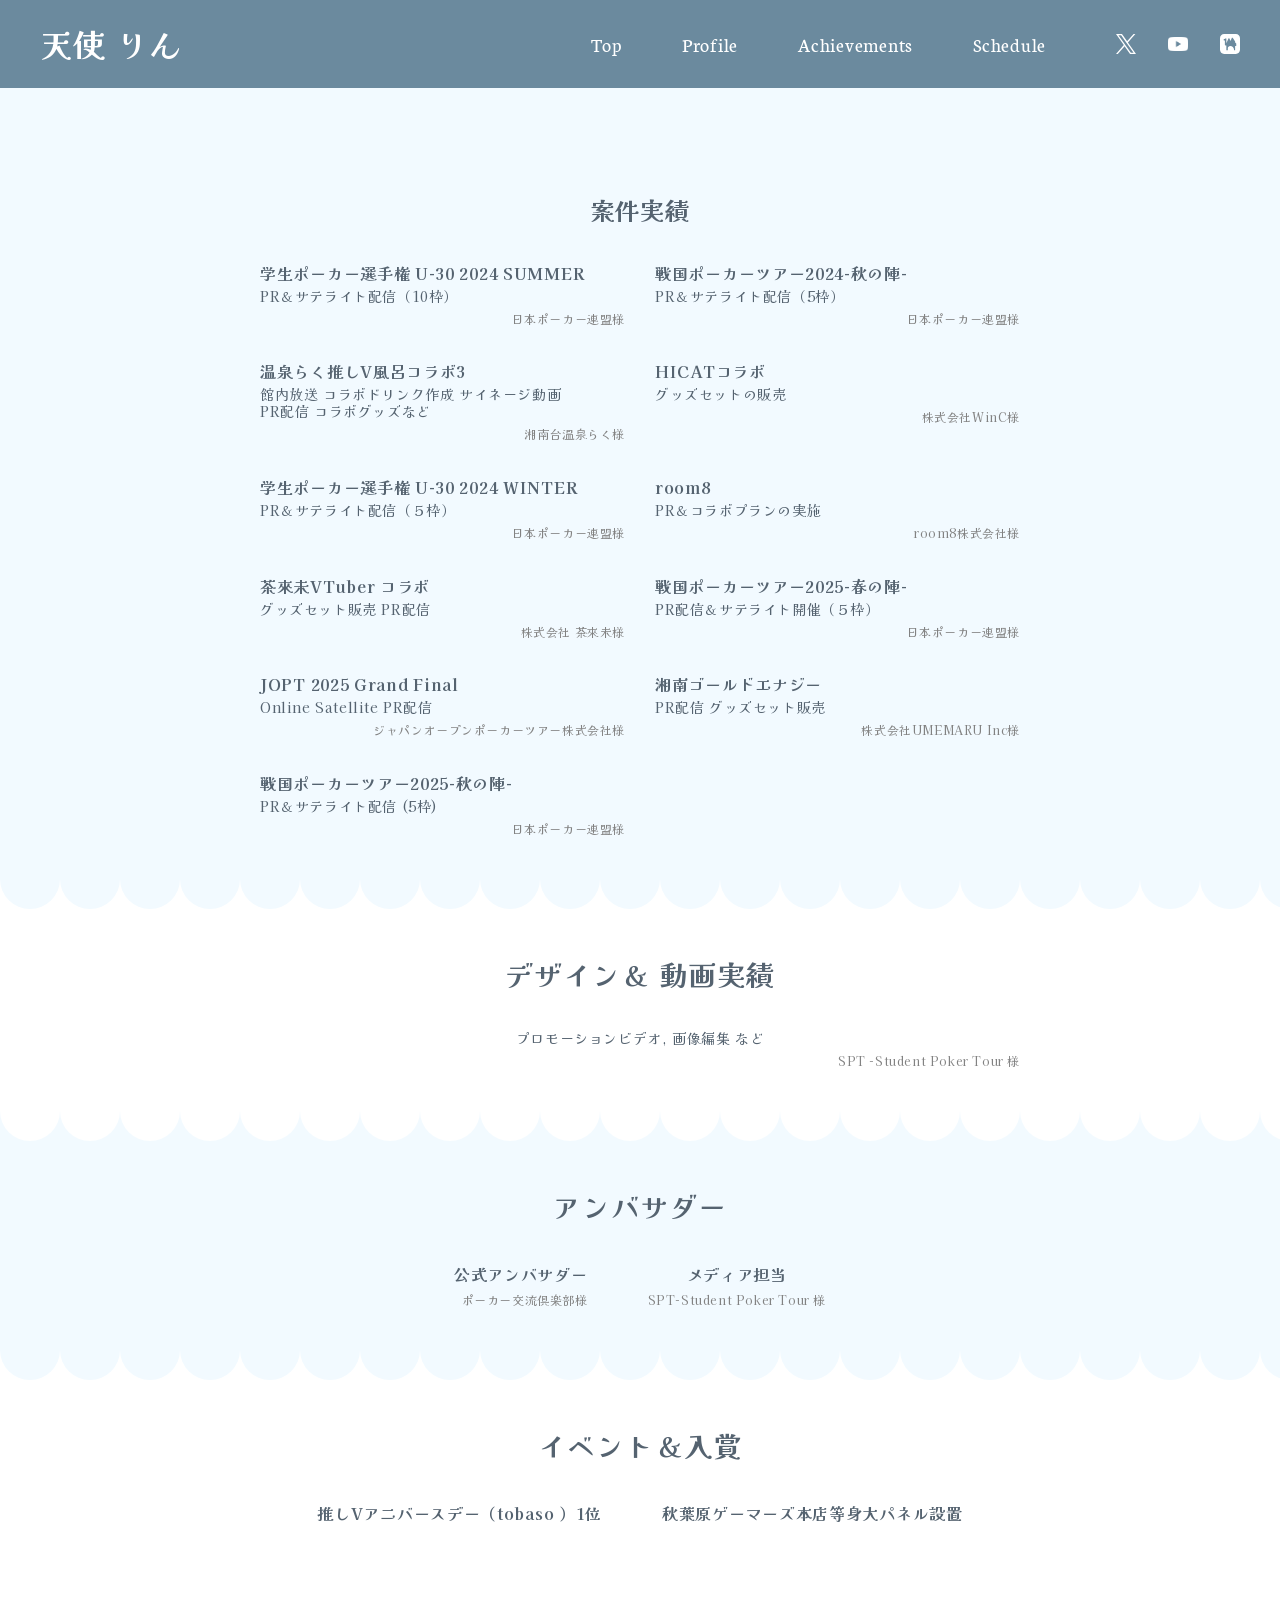
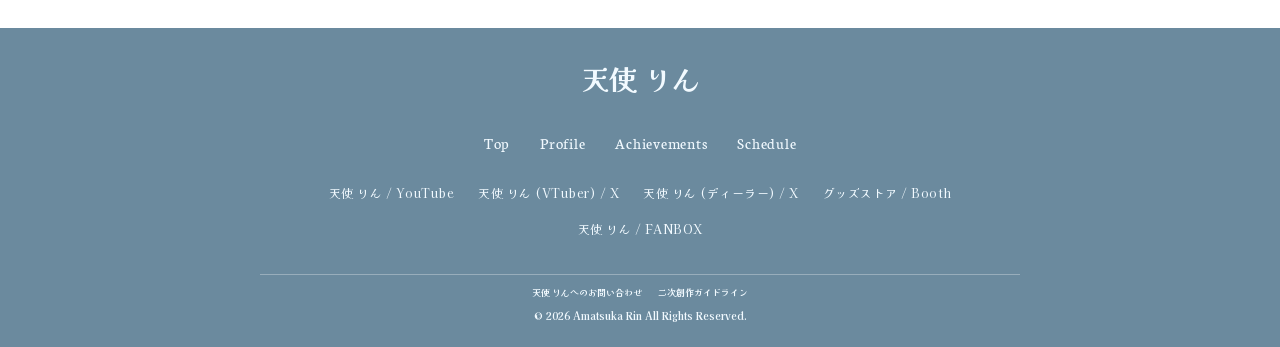
==== commit 91f9b6a8: "Desktop responsive layout and UI improvements - Unified content width with --padding-x using max() f" ====
--- a/achievements.html
+++ b/achievements.html
@@ -18,6 +18,18 @@
       <button class="hamburger" aria-label="メニューを開く">
         <img src="img/hamburger.svg" alt="" width="30" height="20" />
       </button>
+      <a href="index.html" class="desktop-logo">天使 りん</a>
+      <nav class="desktop-nav">
+        <a href="index.html">Top</a>
+        <a href="profile.html">Profile</a>
+        <a href="achievements.html">Achievements</a>
+        <a href="index.html#schedules">Schedule</a>
+      </nav>
+      <div class="desktop-sns">
+        <a href="https://x.com/soruto_1126" target="_blank"><img src="img/sns-icon/logo.svg" alt="X" /></a>
+        <a href="https://www.youtube.com/@-amatukarin1126" target="_blank"><img src="img/sns-icon/youtube.png" alt="YouTube" /></a>
+        <a href="https://perushia.booth.pm" target="_blank"><img src="img/sns-icon/booth.svg" alt="Booth" /></a>
+      </div>
     </header>
 
     <nav class="menu-overlay">
--- a/style.css
+++ b/style.css
@@ -32,8 +32,6 @@
   background-color: var(--color-base);
   line-height: 1.8;
   -webkit-font-smoothing: antialiased;
-  max-width: 390px;
-  margin: 0 auto;
   overflow-x: hidden;
 }
 
@@ -58,7 +56,7 @@
 .header {
   position: fixed;
   top: 50px;
-  right: calc((100vw - 390px) / 2 + 30px);
+  right: 30px;
   z-index: 100;
 }
 
@@ -75,6 +73,12 @@
 .hamburger img {
   width: 30px;
   height: 20px;
+}
+
+.desktop-nav,
+.desktop-sns,
+.desktop-logo {
+  display: none;
 }
 
 /* ========================================
@@ -622,6 +626,10 @@
   right: 0;
 }
 
+.profile-fv__info {
+  flex: 1;
+}
+
 .profile-fv__name {
   font-family: var(--font-ja);
   font-size: 24px;
@@ -694,10 +702,12 @@
 .profile-activity__inner {
   display: flex;
   gap: 20px;
+  position: relative;
 }
 
 .profile-activity__lists {
   flex: 1;
+  margin-right: 200px;
 }
 
 .profile-activity__group {
@@ -741,16 +751,19 @@
 }
 
 .profile-activity__illustration {
-  width: 142px;
+  position: absolute;
+  right: 0;
+  top: 0;
+  height: 100%;
+  width: 180px;
   border-radius: 5px;
   object-fit: cover;
-  align-self: stretch;
 }
 
 /* HashTags */
 .profile-hashtags {
   background-color: var(--color-white);
-  padding: 40px var(--padding-x);
+  padding: 80px var(--padding-x) 100px;
 }
 
 .profile-hashtags__title {
@@ -758,14 +771,14 @@
   font-size: 20px;
   font-weight: 400;
   letter-spacing: 1px;
-  margin-bottom: 10px;
+  margin-bottom: 20px;
 }
 
 .profile-hashtags__content {
   font-family: var(--font-ja);
   font-size: 12px;
   letter-spacing: 0.6px;
-  line-height: 20px;
+  line-height: 28px;
 }
 
 .profile-hashtags__content a {
@@ -860,7 +873,7 @@
 
 .achievements-event {
   background-color: var(--color-white);
-  padding: 40px var(--padding-x);
+  padding: 40px var(--padding-x) 100px;
   text-align: center;
 }
 
@@ -875,7 +888,7 @@
    お問い合わせページ
    ======================================== */
 .contact-page {
-  padding: 100px var(--padding-x) 40px;
+  padding: 100px var(--padding-x) 100px;
 }
 
 .contact-page__header {
@@ -957,7 +970,7 @@
    ガイドラインページ
    ======================================== */
 .guidelines {
-  padding: 100px var(--padding-x) 40px;
+  padding: 100px var(--padding-x) 100px;
 }
 
 .guidelines__title {
@@ -1019,3 +1032,457 @@
   letter-spacing: 0.6px;
   line-height: 20px;
 }
+
+/* ========================================
+   メディアクエリ: タブレット (768px~)
+   ======================================== */
+@media (min-width: 768px) {
+  :root {
+    --padding-x: 80px;
+  }
+
+  /* ヒーロー: bgを下寄せ */
+  .hero {
+    height: 80svh;
+  }
+
+  .hero__bg-img {
+    object-position: center bottom;
+  }
+
+  .hero__character {
+    width: 140%;
+  }
+
+  /* プロフィール紹介 */
+  .intro__text {
+    font-size: 14px;
+    line-height: 24px;
+  }
+
+  /* Videos: 2カラム横並び */
+  .videos__list {
+    flex-direction: row;
+    gap: 20px;
+  }
+
+  .videos__item {
+    flex: 1;
+  }
+
+  .videos__thumbnail {
+    width: 100%;
+    height: auto;
+    aspect-ratio: 290 / 163;
+  }
+
+  .videos__caption {
+    font-size: 14px;
+    margin-bottom: 0;
+  }
+
+  /* Schedules: 箱を大きく、h中揃え */
+  .schedules {
+    padding-left: var(--padding-x);
+    padding-right: var(--padding-x);
+  }
+
+  .schedules .section-title {
+    text-align: center;
+  }
+
+  .schedules__item {
+    width: 100%;
+    padding: 24px 30px;
+  }
+
+  .schedules__list {
+    max-width: 500px;
+    margin-left: auto;
+    margin-right: auto;
+  }
+
+  .schedules__subscribe {
+    text-align: center;
+  }
+
+  /* フッター */
+  .footer__inner {
+    gap: 0;
+  }
+
+  .footer__bottom-links a {
+    font-size: 9px;
+  }
+
+  .footer__copyright {
+    font-size: 10px;
+  }
+
+  /* プロフィールページ: FV横並び */
+  .profile-fv {
+    display: flex;
+    align-items: center;
+    gap: 40px;
+    text-align: left;
+    padding-top: 60px;
+  }
+
+  .profile-fv__carousel {
+    flex: 0 0 auto;
+    margin-bottom: 0;
+  }
+
+  .profile-fv__images {
+    width: 400px;
+    height: 727px;
+  }
+
+  .profile-fv__image {
+    width: 400px;
+    height: 727px;
+  }
+
+  .profile-fv__name {
+    font-size: 28px;
+  }
+
+  /* 実績ページ: 2カラム */
+  .achievements__list {
+    display: grid;
+    grid-template-columns: 1fr 1fr;
+    gap: 30px;
+  }
+
+  .achievements__ambassador-list {
+    flex-direction: row;
+    justify-content: center;
+    gap: 60px;
+  }
+
+  .achievements__event-list {
+    flex-direction: row;
+    justify-content: center;
+    gap: 60px;
+  }
+
+  /* お問い合わせ */
+  .contact-form {
+    max-width: 500px;
+    margin: 0 auto;
+  }
+
+  /* ガイドライン */
+  .guidelines {
+    max-width: 700px;
+    margin: 0 auto;
+    padding-left: 0;
+    padding-right: 0;
+  }
+}
+
+/* ========================================
+   メディアクエリ: デスクトップ (1024px~)
+   ======================================== */
+@media (min-width: 1024px) {
+  :root {
+    --padding-x: 120px;
+  }
+
+  /* ハンバーガー非表示、デスクトップナビ表示 */
+  .header {
+    position: sticky;
+    top: 0;
+    left: 0;
+    right: 0;
+    display: flex;
+    justify-content: flex-end;
+    align-items: center;
+    gap: 30px;
+    padding: 15px 40px;
+    background-color: var(--color-main);
+    backdrop-filter: blur(10px);
+  }
+
+  .hamburger {
+    display: none;
+  }
+
+  .desktop-logo {
+    display: block;
+    font-family: var(--font-ja);
+    font-size: 32px;
+    font-weight: 700;
+    color: var(--color-white);
+    letter-spacing: 1.2px;
+    margin-right: auto;
+  }
+
+  .desktop-nav {
+    display: flex;
+    gap: 60px;
+    align-items: center;
+  }
+
+  .desktop-nav a {
+    font-family: var(--font-en);
+    font-size: 20px;
+    font-weight: 400;
+    color: var(--color-white);
+    letter-spacing: 0.75px;
+    transition: opacity 0.3s;
+  }
+
+  .desktop-nav a:hover {
+    opacity: 0.7;
+  }
+
+  .desktop-sns {
+    display: flex;
+    align-items: center;
+    gap: 32px;
+    margin-left: 40px;
+  }
+
+  .desktop-sns img {
+    width: 20px;
+    height: 20px;
+    object-fit: contain;
+    filter: brightness(0) invert(1);
+    transition: opacity 0.3s;
+  }
+
+  .desktop-sns a:hover img {
+    opacity: 0.7;
+  }
+
+  /* 全セクション共通: パディングで中央寄せ、コンテンツ760px */
+  :root {
+    --padding-x: max(80px, calc((100vw - 760px) / 2));
+  }
+
+  /* ヒーロー */
+  .hero {
+    height: 100svh;
+  }
+
+  .hero__character {
+    width: 100%;
+    max-width: 800px;
+  }
+
+  .hero__logo {
+    max-width: 400px;
+  }
+
+  /* 紹介セクション */
+  .intro {
+    padding-top: 60px;
+    padding-bottom: 60px;
+  }
+
+  .intro__character {
+    width: 240px;
+    height: 240px;
+  }
+
+  .intro__name {
+    font-size: 28px;
+  }
+
+  .intro__text {
+    font-size: 14px;
+    max-width: 400px;
+    margin-left: auto;
+    margin-right: auto;
+    margin-bottom: 30px;
+  }
+
+  /* Videos */
+  .videos__inner {
+    padding-top: 60px;
+    padding-bottom: 40px;
+  }
+
+  .videos__thumbnail {
+    width: 100%;
+    height: auto;
+    aspect-ratio: 290 / 163;
+  }
+
+  .section-title {
+    font-size: 36px;
+    text-align: center;
+  }
+
+  /* Schedules */
+  .schedules {
+    padding-top: 60px;
+    padding-bottom: 60px;
+  }
+
+  .schedules__item {
+    padding: 28px 40px;
+    text-align: center;
+  }
+
+  /* Contact (トップページ) */
+  .contact {
+    padding-top: 60px;
+    padding-bottom: 80px;
+  }
+
+  /* フッター */
+  .footer__name {
+    font-size: 28px;
+    text-align: center;
+  }
+
+  .footer__inner {
+    flex-direction: column;
+    align-items: center;
+    gap: 20px;
+  }
+
+  .footer__divider {
+    display: none;
+  }
+
+  .footer__nav ul {
+    flex-direction: row;
+    gap: 30px;
+  }
+
+  .footer__nav a {
+    font-size: 16px;
+  }
+
+  .footer__links ul {
+    flex-direction: row;
+    flex-wrap: wrap;
+    justify-content: center;
+    gap: 8px 24px;
+  }
+
+  .footer__links a {
+    font-size: 12px;
+  }
+
+  .footer__bottom {
+    text-align: center;
+  }
+
+  .footer__bottom-links {
+    justify-content: center;
+  }
+
+  /* プロフィールページ */
+  .profile-fv {
+    gap: 60px;
+  }
+
+  .profile-fv__images {
+    width: 400px;
+    height: 727px;
+  }
+
+  .profile-fv__image {
+    width: 400px;
+    height: 727px;
+  }
+
+  .profile-fv__name {
+    font-size: 32px;
+  }
+
+  .profile-fv__text {
+    font-size: 14px;
+    line-height: 24px;
+  }
+
+  /* プロフィール詳細 */
+  .profile-detail {
+    padding-top: 60px;
+    padding-bottom: 60px;
+    padding-left: max(80px, calc((100vw - 500px) / 2));
+    padding-right: max(80px, calc((100vw - 500px) / 2));
+  }
+
+  .profile-detail__info {
+    display: flex;
+    align-items: stretch;
+    justify-content: center;
+    gap: 60px;
+  }
+
+  .profile-detail__list {
+    flex: 1;
+    display: flex;
+    flex-direction: column;
+    justify-content: center;
+  }
+
+  .profile-detail__mini {
+    position: static;
+    width: 200px;
+    height: 200px;
+    object-fit: contain;
+    align-self: center;
+  }
+
+  .profile-detail__row dt {
+    font-size: 12px;
+  }
+
+  .profile-detail__row dd {
+    font-size: 14px;
+  }
+
+  /* 活動内容 */
+  .profile-activity {
+    padding-left: max(80px, calc((100vw - 500px) / 2));
+    padding-right: max(80px, calc((100vw - 500px) / 2));
+  }
+
+  .profile-activity__illustration {
+    width: 200px;
+  }
+
+  /* ハッシュタグ */
+  .profile-hashtags {
+    text-align: center;
+  }
+
+  /* 実績ページ */
+  .achievements__item-title {
+    font-size: 16px;
+  }
+
+  .achievements__item-desc {
+    font-size: 14px;
+  }
+
+  .achievements__section-title {
+    font-size: 28px;
+  }
+
+  /* お問い合わせページ */
+  .contact-page__name {
+    font-size: 28px;
+  }
+
+  .contact-form {
+    max-width: 500px;
+    margin: 0 auto;
+  }
+
+  .contact-form__input {
+    height: 50px;
+    font-size: 14px;
+  }
+
+  .contact-form__textarea {
+    height: 150px;
+    font-size: 14px;
+  }
+}
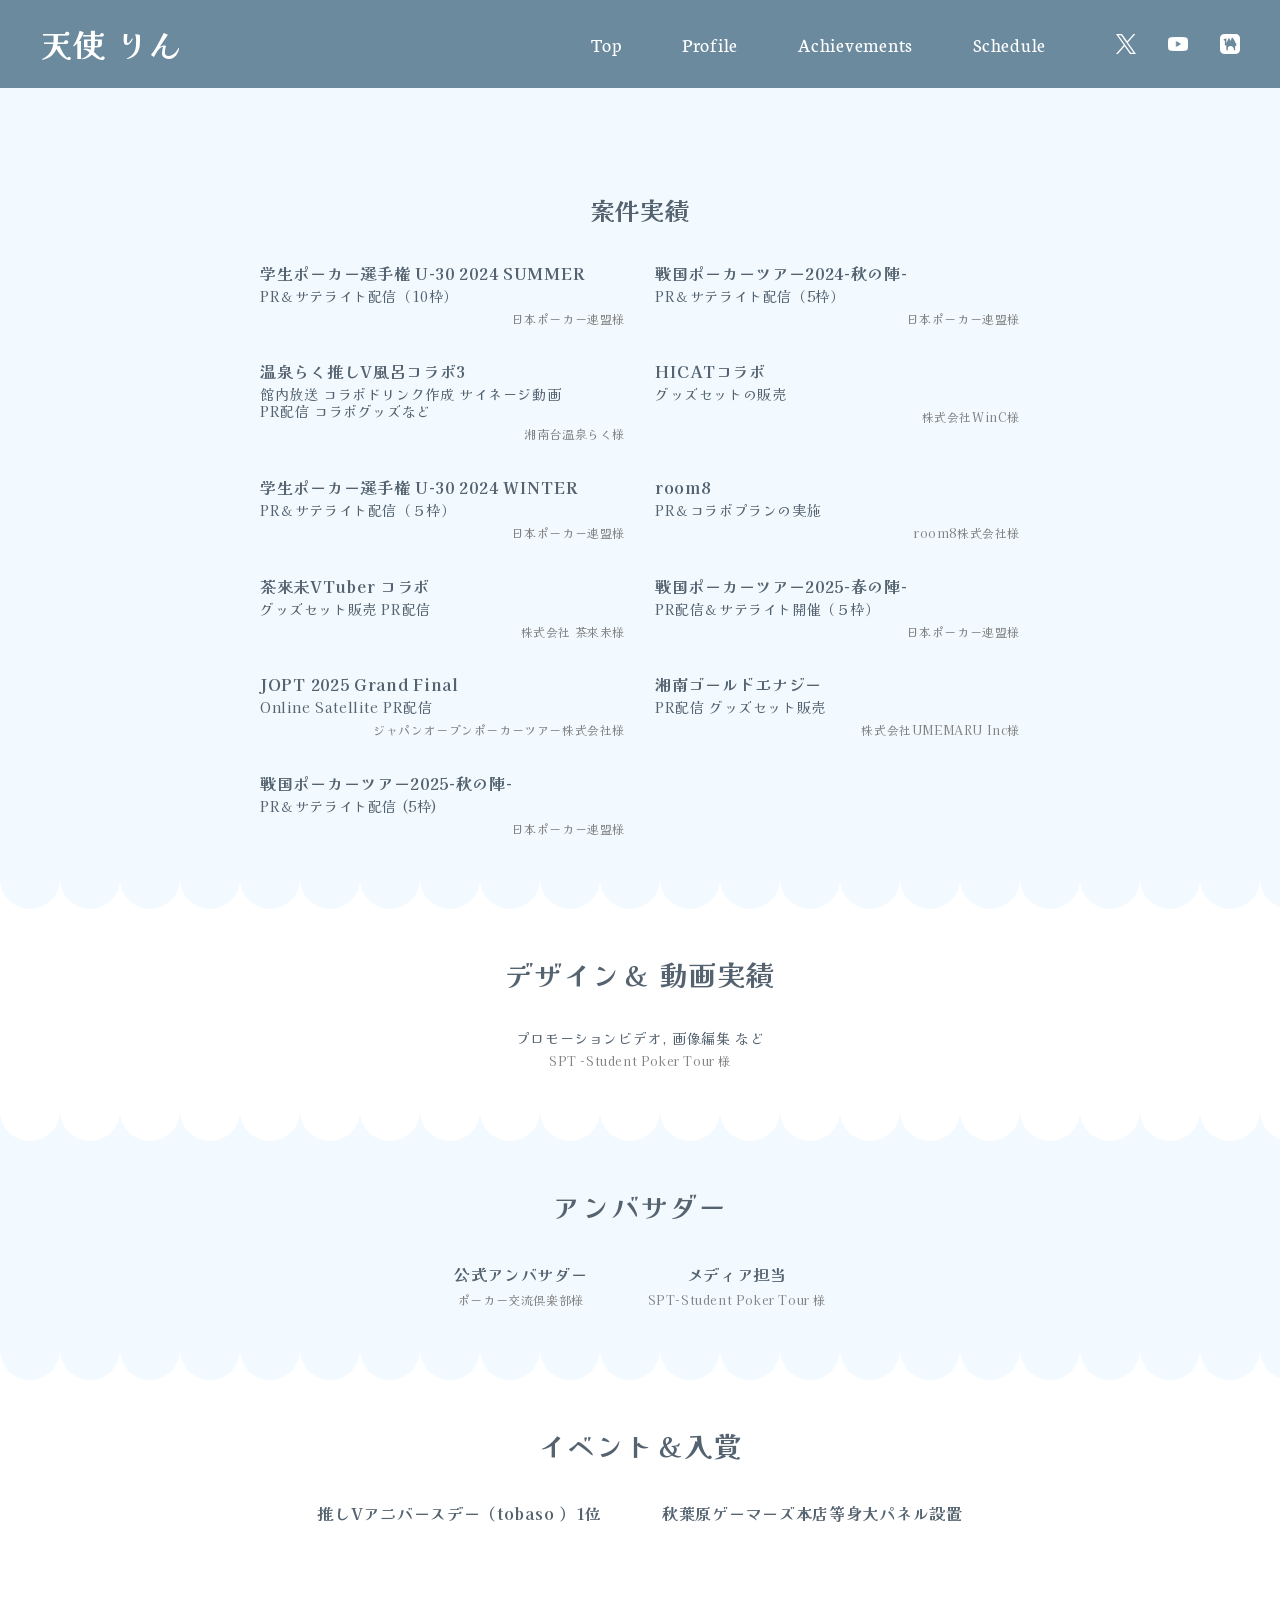
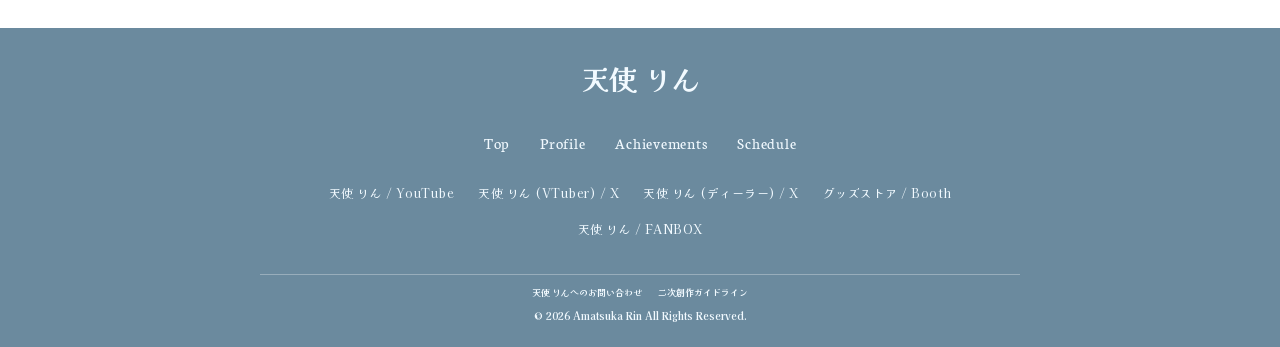
==== commit 657547c0: "UI polish: WebP images, video popup, hover effects, fade-in - Convert all images to WebP (48MB -> 4M" ====
--- a/achievements.html
+++ b/achievements.html
@@ -27,7 +27,7 @@
       </nav>
       <div class="desktop-sns">
         <a href="https://x.com/soruto_1126" target="_blank"><img src="img/sns-icon/logo.svg" alt="X" /></a>
-        <a href="https://www.youtube.com/@-amatukarin1126" target="_blank"><img src="img/sns-icon/youtube.png" alt="YouTube" /></a>
+        <a href="https://www.youtube.com/@-amatukarin1126" target="_blank"><img src="img/sns-icon/youtube.webp" alt="YouTube" /></a>
         <a href="https://perushia.booth.pm" target="_blank"><img src="img/sns-icon/booth.svg" alt="Booth" /></a>
       </div>
     </header>
@@ -45,14 +45,14 @@
         </ul>
         <div class="menu-overlay__sns">
           <a href="https://x.com/soruto_1126" target="_blank" aria-label="X"><img src="img/sns-icon/logo.svg" alt="X" width="39" height="40" /></a>
-          <a href="https://www.youtube.com/@-amatukarin1126" target="_blank" aria-label="YouTube"><img src="img/sns-icon/youtube.png" alt="YouTube" width="40" height="27" /></a>
+          <a href="https://www.youtube.com/@-amatukarin1126" target="_blank" aria-label="YouTube"><img src="img/sns-icon/youtube.webp" alt="YouTube" width="40" height="27" /></a>
           <a href="https://perushia.booth.pm" target="_blank" aria-label="Booth"><img src="img/sns-icon/booth.svg" alt="Booth" width="48" height="48" /></a>
         </div>
       </div>
     </nav>
 
     <!-- 案件実績 -->
-    <section class="achievements-works">
+    <section class="achievements-works fade-in">
       <h1 class="achievements__page-title">案件実績</h1>
       <div class="achievements__list">
         <div class="achievements__item">
@@ -115,7 +115,7 @@
     <div class="wave wave--base-to-white"></div>
 
     <!-- デザイン＆動画実績 -->
-    <section class="achievements-design">
+    <section class="achievements-design fade-in">
       <h2 class="achievements__section-title">デザイン＆ 動画実績</h2>
       <div class="achievements__design-item">
         <p class="achievements__item-desc">プロモーションビデオ, 画像編集 など</p>
@@ -125,7 +125,7 @@
     <div class="wave wave--white-to-base"></div>
 
     <!-- アンバサダー -->
-    <section class="achievements-ambassador">
+    <section class="achievements-ambassador fade-in">
       <h2 class="achievements__section-title">アンバサダー</h2>
       <div class="achievements__ambassador-list">
         <div class="achievements__ambassador-item">
@@ -141,7 +141,7 @@
     <div class="wave wave--base-to-white"></div>
 
     <!-- イベント＆入賞 -->
-    <section class="achievements-event">
+    <section class="achievements-event fade-in">
       <h2 class="achievements__section-title">イベント＆入賞</h2>
       <div class="achievements__event-list">
         <p class="achievements__item-title">推しVアニバースデー（tobaso ）1位</p>
--- a/style.css
+++ b/style.css
@@ -48,6 +48,95 @@
   max-width: 100%;
   height: auto;
   display: block;
+}
+
+/* スクロールフェードイン */
+.fade-in {
+  opacity: 0;
+  transform: translateY(20px);
+  transition: opacity 0.8s ease, transform 0.8s ease;
+}
+
+.fade-in.is-visible {
+  opacity: 1;
+  transform: translateY(0);
+}
+
+/* 動画ポップアップ */
+.video-modal {
+  position: fixed;
+  top: 0;
+  left: 0;
+  width: 100%;
+  height: 100%;
+  z-index: 300;
+  display: flex;
+  align-items: center;
+  justify-content: center;
+  opacity: 0;
+  visibility: hidden;
+  transition: opacity 0.4s, visibility 0.4s;
+}
+
+.video-modal.is-open {
+  opacity: 1;
+  visibility: visible;
+}
+
+.video-modal__overlay {
+  position: absolute;
+  top: 0;
+  left: 0;
+  width: 100%;
+  height: 100%;
+  background: rgba(0, 0, 0, 0.7);
+}
+
+.video-modal__content {
+  position: relative;
+  width: 90%;
+  max-width: 800px;
+  aspect-ratio: 16 / 9;
+}
+
+.video-modal__iframe {
+  width: 100%;
+  height: 100%;
+  border-radius: 8px;
+}
+
+.video-modal__close {
+  position: absolute;
+  top: -50px;
+  right: 0;
+  background: none;
+  border: none;
+  color: var(--color-white);
+  font-size: 0;
+  cursor: pointer;
+  width: 30px;
+  height: 30px;
+}
+
+.video-modal__close::before,
+.video-modal__close::after {
+  content: "";
+  position: absolute;
+  top: 50%;
+  left: 50%;
+  width: 28px;
+  height: 2px;
+  background-color: var(--color-white);
+  border-radius: 2px;
+}
+
+.video-modal__close::before {
+  transform: translate(-50%, -50%) rotate(45deg);
+}
+
+.video-modal__close::after {
+  transform: translate(-50%, -50%) rotate(-45deg);
+}
 }
 
 /* ========================================
@@ -145,6 +234,11 @@
   font-weight: 700;
   color: var(--color-white);
   letter-spacing: 1.6px;
+  transition: text-shadow 0.3s;
+}
+
+.menu-overlay__list a:hover {
+  text-shadow: 0 0 20px rgba(246, 226, 138, 0.8), 0 0 40px rgba(246, 226, 138, 0.4);
 }
 
 .menu-overlay__sns {
@@ -156,6 +250,11 @@
 
 .menu-overlay__sns img {
   filter: brightness(0) invert(1);
+  transition: filter 0.3s;
+}
+
+.menu-overlay__sns a:hover img {
+  filter: brightness(0) invert(1) drop-shadow(0 0 8px rgba(246, 226, 138, 1));
 }
 
 /* ========================================
@@ -235,7 +334,7 @@
 .hero__character {
   position: absolute;
   width: 192%;
-  max-width: none;
+  max-width: 750px;
   top: 13px;
   left: 50%;
   transform: translateX(-60%);
@@ -362,11 +461,17 @@
 .videos__list {
   display: flex;
   flex-direction: column;
+  align-items: center;
   gap: 10px;
 }
 
 .videos__item {
   display: block;
+  background: none;
+  border: none;
+  padding: 0;
+  cursor: pointer;
+  text-align: center;
 }
 
 .videos__thumbnail {
@@ -449,10 +554,36 @@
   letter-spacing: 0.6px;
   text-decoration: underline;
   margin-top: 20px;
+  transition: color 0.3s;
+}
+
+.schedules__subscribe:hover {
+  color: var(--color-text);
 }
 
 .schedules__play-icon {
   width: 13px;
+  position: relative;
+}
+
+.schedules__play-icon-default,
+.schedules__play-icon-hover {
+  transition: opacity 0.3s;
+}
+
+.schedules__play-icon-hover {
+  position: absolute;
+  top: 0;
+  left: 0;
+  opacity: 0;
+}
+
+.schedules__subscribe:hover .schedules__play-icon-default {
+  opacity: 0;
+}
+
+.schedules__subscribe:hover .schedules__play-icon-hover {
+  opacity: 1;
   height: 15px;
 }
 
@@ -743,11 +874,10 @@
   content: "";
   position: absolute;
   left: 0;
-  top: 7px;
-  width: 8px;
-  height: 8px;
-  background-color: var(--color-accent-blue);
-  border-radius: 50%;
+  top: 6px;
+  width: 12px;
+  height: 11px;
+  background: url("img/heart-bullet.svg") no-repeat center / contain;
 }
 
 .profile-activity__illustration {
@@ -855,6 +985,10 @@
   text-align: center;
 }
 
+.achievements__design-item .achievements__item-client {
+  text-align: center;
+}
+
 .achievements-ambassador {
   padding: 40px var(--padding-x);
   text-align: center;
@@ -868,6 +1002,10 @@
 }
 
 .achievements__ambassador-item {
+  text-align: center;
+}
+
+.achievements__ambassador-item .achievements__item-client {
   text-align: center;
 }
 
@@ -961,6 +1099,14 @@
   resize: vertical;
 }
 
+.contact-form__input::placeholder,
+.contact-form__textarea::placeholder {
+  color: var(--color-accent-blue);
+  font-family: var(--font-ja);
+  font-weight: 700;
+  font-size: 12px;
+}
+
 .contact-form__submit {
   text-align: center;
   margin-top: 30px;
@@ -1051,7 +1197,9 @@
   }
 
   .hero__character {
-    width: 140%;
+    width: 110%;
+    top: -15%;
+    transform: translateX(-50%);
   }
 
   /* プロフィール紹介 */
@@ -1202,6 +1350,7 @@
     padding: 15px 40px;
     background-color: var(--color-main);
     backdrop-filter: blur(10px);
+    z-index: 150;
   }
 
   .hamburger {
@@ -1216,6 +1365,11 @@
     color: var(--color-white);
     letter-spacing: 1.2px;
     margin-right: auto;
+    transition: opacity 0.3s;
+  }
+
+  .desktop-logo:hover {
+    text-shadow: 0 0 15px rgba(246, 226, 138, 1), 0 0 30px rgba(246, 226, 138, 0.7);
   }
 
   .desktop-nav {
@@ -1234,7 +1388,7 @@
   }
 
   .desktop-nav a:hover {
-    opacity: 0.7;
+    text-shadow: 0 0 15px rgba(246, 226, 138, 1), 0 0 30px rgba(246, 226, 138, 0.7);
   }
 
   .desktop-sns {
@@ -1253,7 +1407,7 @@
   }
 
   .desktop-sns a:hover img {
-    opacity: 0.7;
+    filter: brightness(0) invert(1) drop-shadow(0 0 8px rgba(246, 226, 138, 1));
   }
 
   /* 全セクション共通: パディングで中央寄せ、コンテンツ760px */
@@ -1267,8 +1421,10 @@
   }
 
   .hero__character {
-    width: 100%;
-    max-width: 800px;
+    width: 105%;
+    max-width: none;
+    top: -30%;
+    transform: translateX(-50%);
   }
 
   .hero__logo {
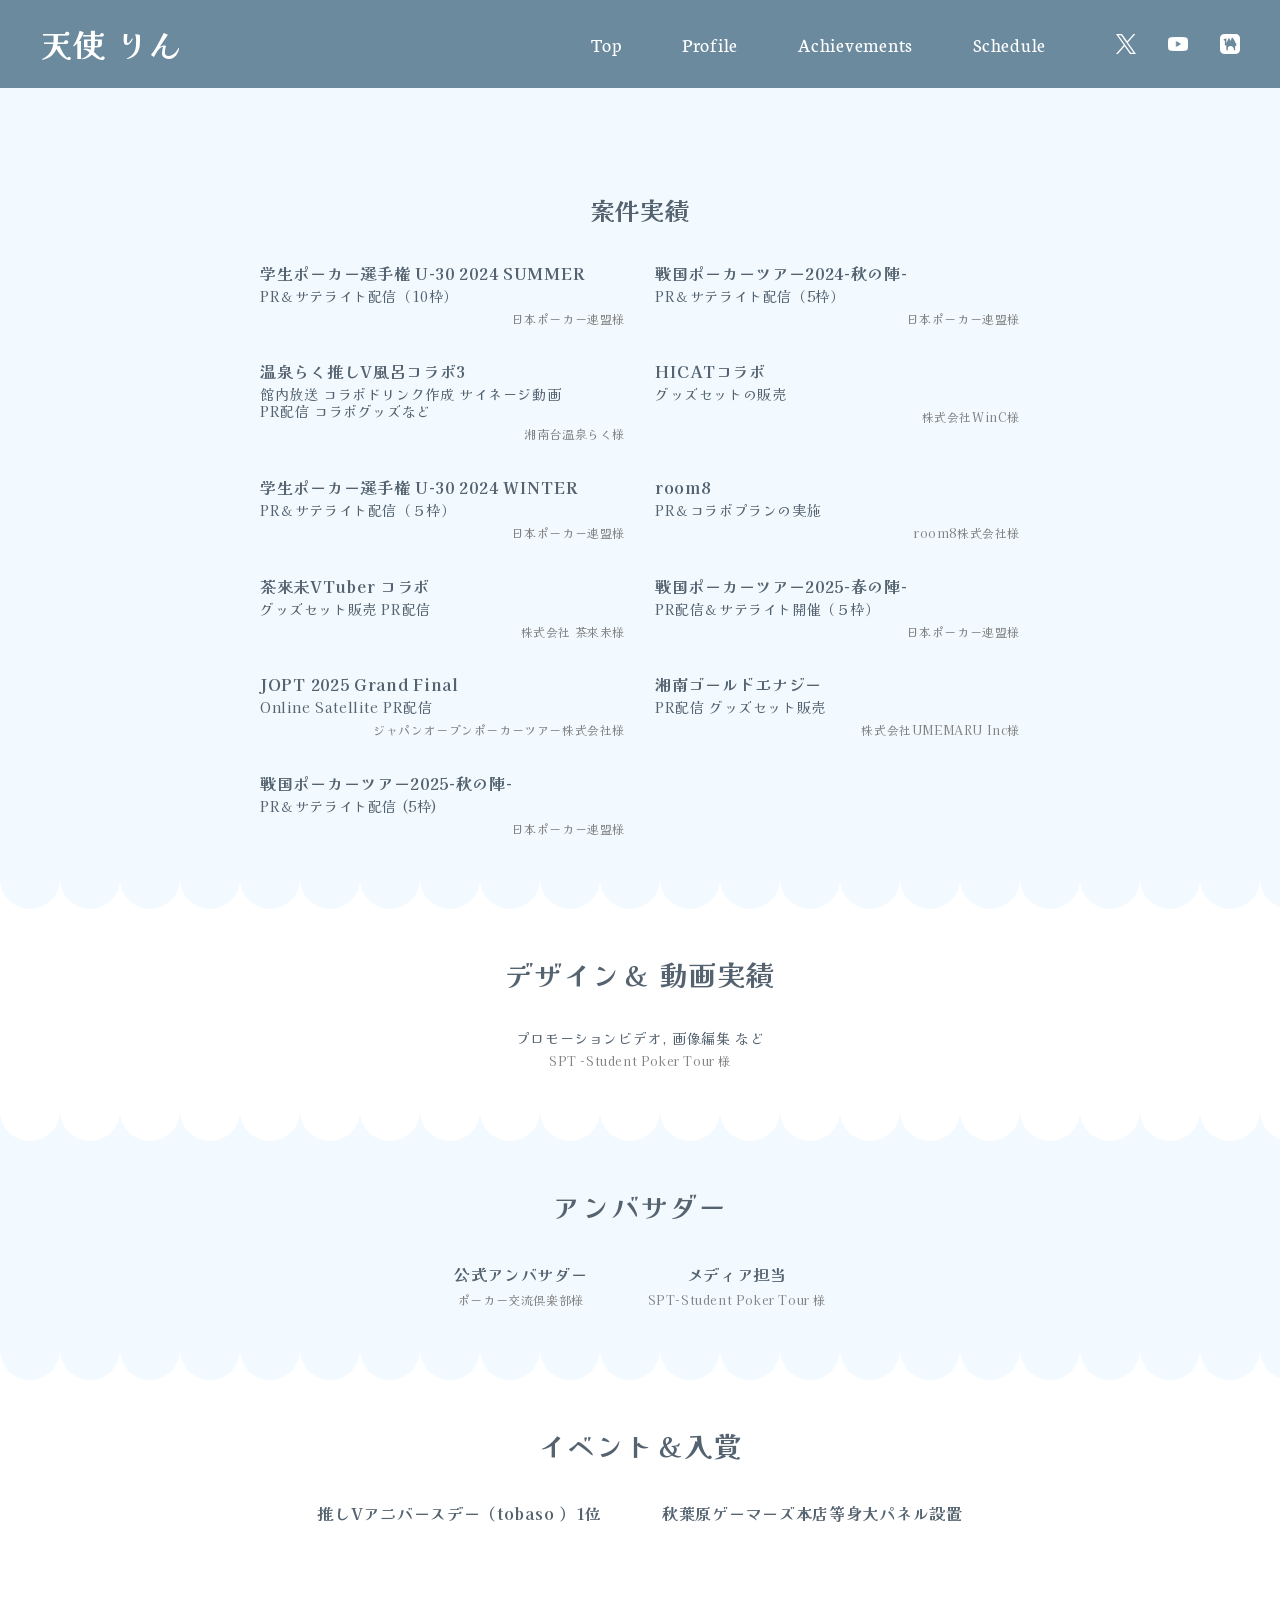
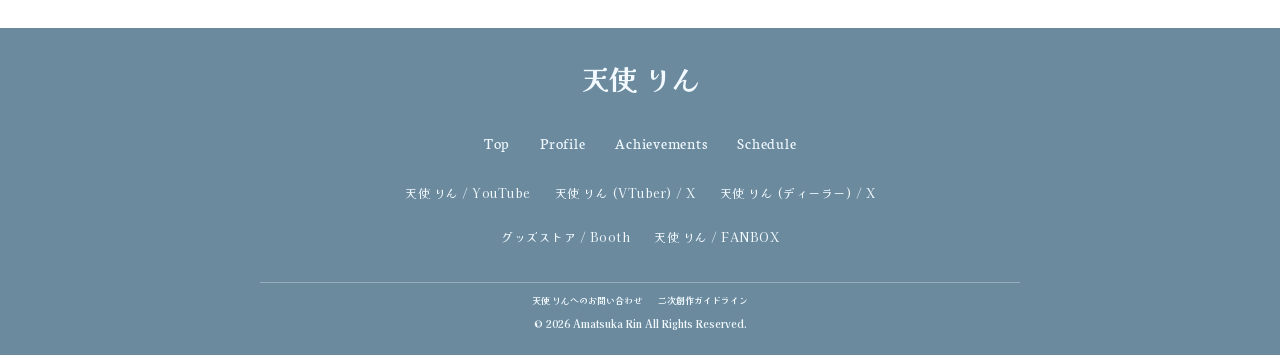
==== commit 7859db01: "Balance footer links into 3 + 2 rows on desktop Add a flex line-break element after the 3rd footer l" ====
--- a/achievements.html
+++ b/achievements.html
@@ -10,6 +10,7 @@
       href="https://fonts.googleapis.com/css2?family=Kaisei+Opti:wght@400;700&family=Neuton:ital,wght@0,200;0,300;0,400;0,700;0,800;1,400&display=swap"
       rel="stylesheet"
     />
+    <link rel="icon" href="img/favicon.webp" type="image/webp" />
     <link rel="stylesheet" href="style.css" />
     <script src="script.js" defer></script>
   </head>
@@ -163,11 +164,12 @@
         <div class="footer__divider"></div>
         <div class="footer__links">
           <ul>
-            <li><a href="#">天使 りん / YouTube</a></li>
-            <li><a href="#">天使 りん (VTuber) / X</a></li>
-            <li><a href="#">天使 りん (ディーラー) / X</a></li>
-            <li><a href="#">グッズストア / Booth</a></li>
-            <li><a href="#">天使 りん / FANBOX</a></li>
+            <li><a href="https://www.youtube.com/@-amatukarin1126" target="_blank">天使 りん / YouTube</a></li>
+            <li><a href="https://x.com/soruto_1126" target="_blank">天使 りん (VTuber) / X</a></li>
+            <li><a href="https://x.com/Amatukarin_1126" target="_blank">天使 りん (ディーラー) / X</a></li>
+            <li class="footer__links-break" aria-hidden="true"></li>
+            <li><a href="https://perushia.booth.pm" target="_blank">グッズストア / Booth</a></li>
+            <li><a href="https://amatukarin.fanbox.cc" target="_blank">天使 りん / FANBOX</a></li>
           </ul>
         </div>
       </div>
--- a/style.css
+++ b/style.css
@@ -53,13 +53,11 @@
 /* スクロールフェードイン */
 .fade-in {
   opacity: 0;
-  transform: translateY(20px);
-  transition: opacity 0.8s ease, transform 0.8s ease;
+  transition: opacity 0.8s ease;
 }
 
 .fade-in.is-visible {
   opacity: 1;
-  transform: translateY(0);
 }
 
 /* 動画ポップアップ */
@@ -137,19 +135,19 @@
 .video-modal__close::after {
   transform: translate(-50%, -50%) rotate(-45deg);
 }
-}
 
 /* ========================================
    ヘッダー / ハンバーガー
    ======================================== */
 .header {
+  position: absolute;
+  z-index: 100;
+}
+
+.hamburger {
   position: fixed;
   top: 50px;
   right: 30px;
-  z-index: 100;
-}
-
-.hamburger {
   display: block;
   background: none;
   border: none;
@@ -157,6 +155,7 @@
   padding: 0;
   width: 30px;
   height: 20px;
+  z-index: 100;
 }
 
 .hamburger img {
@@ -271,6 +270,21 @@
   z-index: 10;
   background-repeat: repeat-x;
   background-size: 60px 30px;
+  display: block;
+}
+
+/* 波の上下の隙間を防ぐ */
+.wave--hero {
+  box-shadow: 0 1px 0 0 var(--color-base);
+}
+
+.wave--base-to-white,
+.wave--base-to-white2 {
+  box-shadow: 0 1px 0 0 var(--color-white), 0 -1px 0 0 var(--color-base);
+}
+
+.wave--white-to-base {
+  box-shadow: 0 1px 0 0 var(--color-base), 0 -1px 0 0 var(--color-white);
 }
 
 /* hero(青) → intro(ベース) */
@@ -367,8 +381,9 @@
 }
 
 .intro__character {
-  width: 200px;
-  height: 199px;
+  width: clamp(140px, 50vw, 200px);
+  height: auto;
+  aspect-ratio: 200 / 199;
   object-fit: contain;
 }
 
@@ -472,6 +487,7 @@
   padding: 0;
   cursor: pointer;
   text-align: center;
+  color: var(--color-text);
 }
 
 .videos__thumbnail {
@@ -490,6 +506,11 @@
   text-align: center;
   margin-top: 10px;
   margin-bottom: 50px;
+  transition: color 0.3s ease;
+}
+
+.videos__item:hover .videos__caption {
+  color: var(--color-main);
 }
 
 .videos__item:last-child .videos__caption {
@@ -522,6 +543,10 @@
   border-radius: 5px;
   padding: 20px;
   width: 100%;
+}
+
+.schedules__item--tbd {
+  text-align: center;
 }
 
 .schedules__date {
@@ -668,6 +693,11 @@
   gap: 4px;
 }
 
+/* デスクトップで横並び折り返しになるときだけ使う改行用要素 */
+.footer__links-break {
+  display: none;
+}
+
 .footer__links a {
   font-family: var(--font-ja);
   font-size: 10px;
@@ -719,16 +749,16 @@
 
 .profile-fv__images {
   position: relative;
-  width: 250px;
-  height: 455px;
+  width: clamp(180px, 60vw, 250px);
+  aspect-ratio: 250 / 455;
 }
 
 .profile-fv__image {
   position: absolute;
   top: 0;
   left: 0;
-  width: 250px;
-  height: 455px;
+  width: 100%;
+  height: 100%;
   object-fit: contain;
   opacity: 0;
   transition: opacity 0.5s ease;
@@ -811,17 +841,17 @@
 
 .profile-detail__row dd {
   font-family: var(--font-ja);
-  font-size: 12px;
+  font-size: clamp(10px, 3vw, 12px);
   letter-spacing: 0.6px;
-  white-space: nowrap;
 }
 
 .profile-detail__mini {
   position: absolute;
   right: var(--padding-x);
   bottom: 40px;
-  width: 120px;
-  height: 126px;
+  width: clamp(80px, 25vw, 120px);
+  height: auto;
+  aspect-ratio: 120 / 126;
   object-fit: contain;
 }
 
@@ -832,13 +862,14 @@
 
 .profile-activity__inner {
   display: flex;
+  flex-direction: row;
   gap: 20px;
   position: relative;
 }
 
 .profile-activity__lists {
   flex: 1;
-  margin-right: 200px;
+  margin-right: clamp(100px, 35vw, 180px);
 }
 
 .profile-activity__group {
@@ -885,9 +916,10 @@
   right: 0;
   top: 0;
   height: 100%;
-  width: 180px;
+  width: clamp(80px, 30vw, 180px);
   border-radius: 5px;
   object-fit: cover;
+  object-position: center bottom;
 }
 
 /* HashTags */
@@ -1177,6 +1209,25 @@
   font-size: 12px;
   letter-spacing: 0.6px;
   line-height: 20px;
+}
+
+/* ========================================
+   メディアクエリ: 極小 (~360px)
+   ======================================== */
+@media (max-width: 360px) {
+  .profile-activity__inner {
+    flex-direction: column;
+  }
+
+  .profile-activity__lists {
+    margin-right: 0;
+  }
+
+  .profile-activity__illustration {
+    position: static;
+    width: 100%;
+    height: 200px;
+  }
 }
 
 /* ========================================
@@ -1520,6 +1571,13 @@
     gap: 8px 24px;
   }
 
+  /* 3つ目の後で折り返し、Booth と FANBOX を同じ行に */
+  .footer__links-break {
+    display: block;
+    flex-basis: 100%;
+    height: 0;
+  }
+
   .footer__links a {
     font-size: 12px;
   }
@@ -1600,7 +1658,20 @@
     padding-right: max(80px, calc((100vw - 500px) / 2));
   }
 
+  .profile-activity__inner {
+    flex-direction: row;
+    position: relative;
+  }
+
+  .profile-activity__lists {
+    margin-right: 220px;
+  }
+
   .profile-activity__illustration {
+    position: absolute;
+    right: 0;
+    top: 0;
+    height: 100%;
     width: 200px;
   }
 
